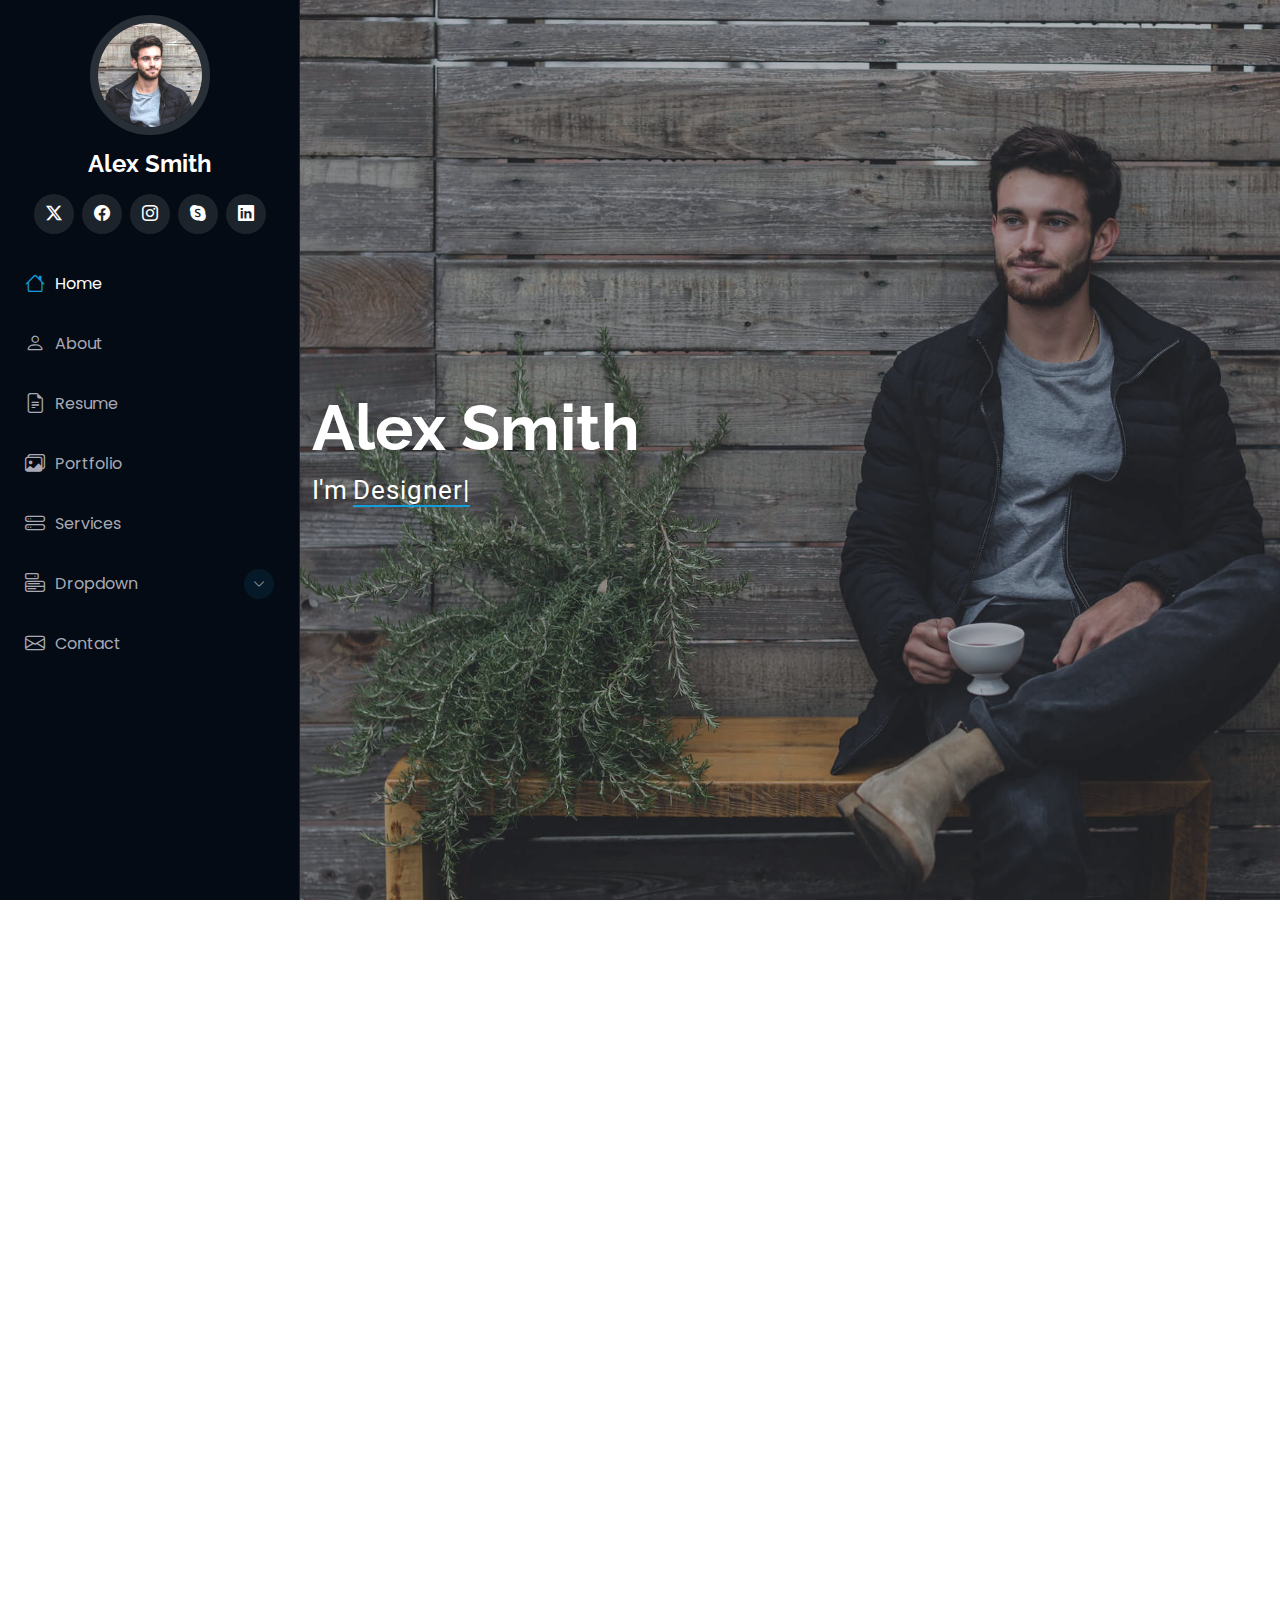
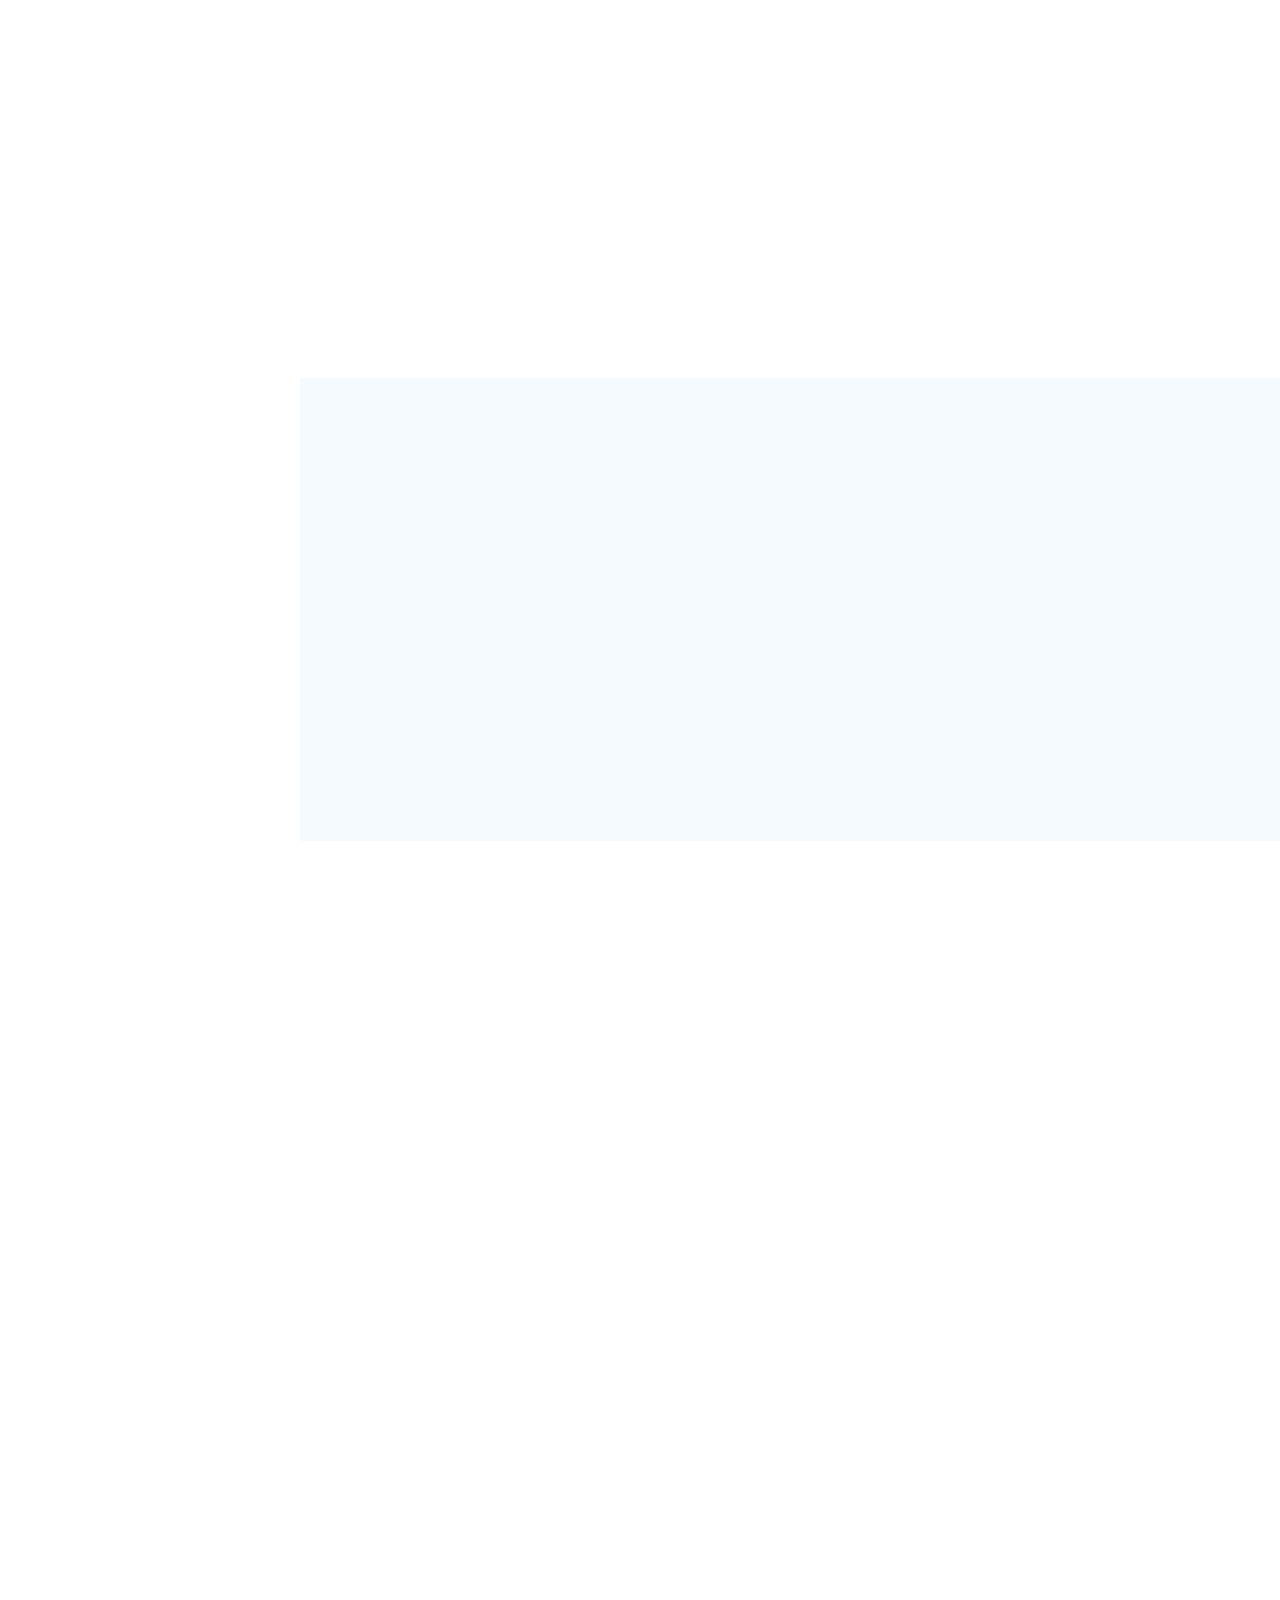
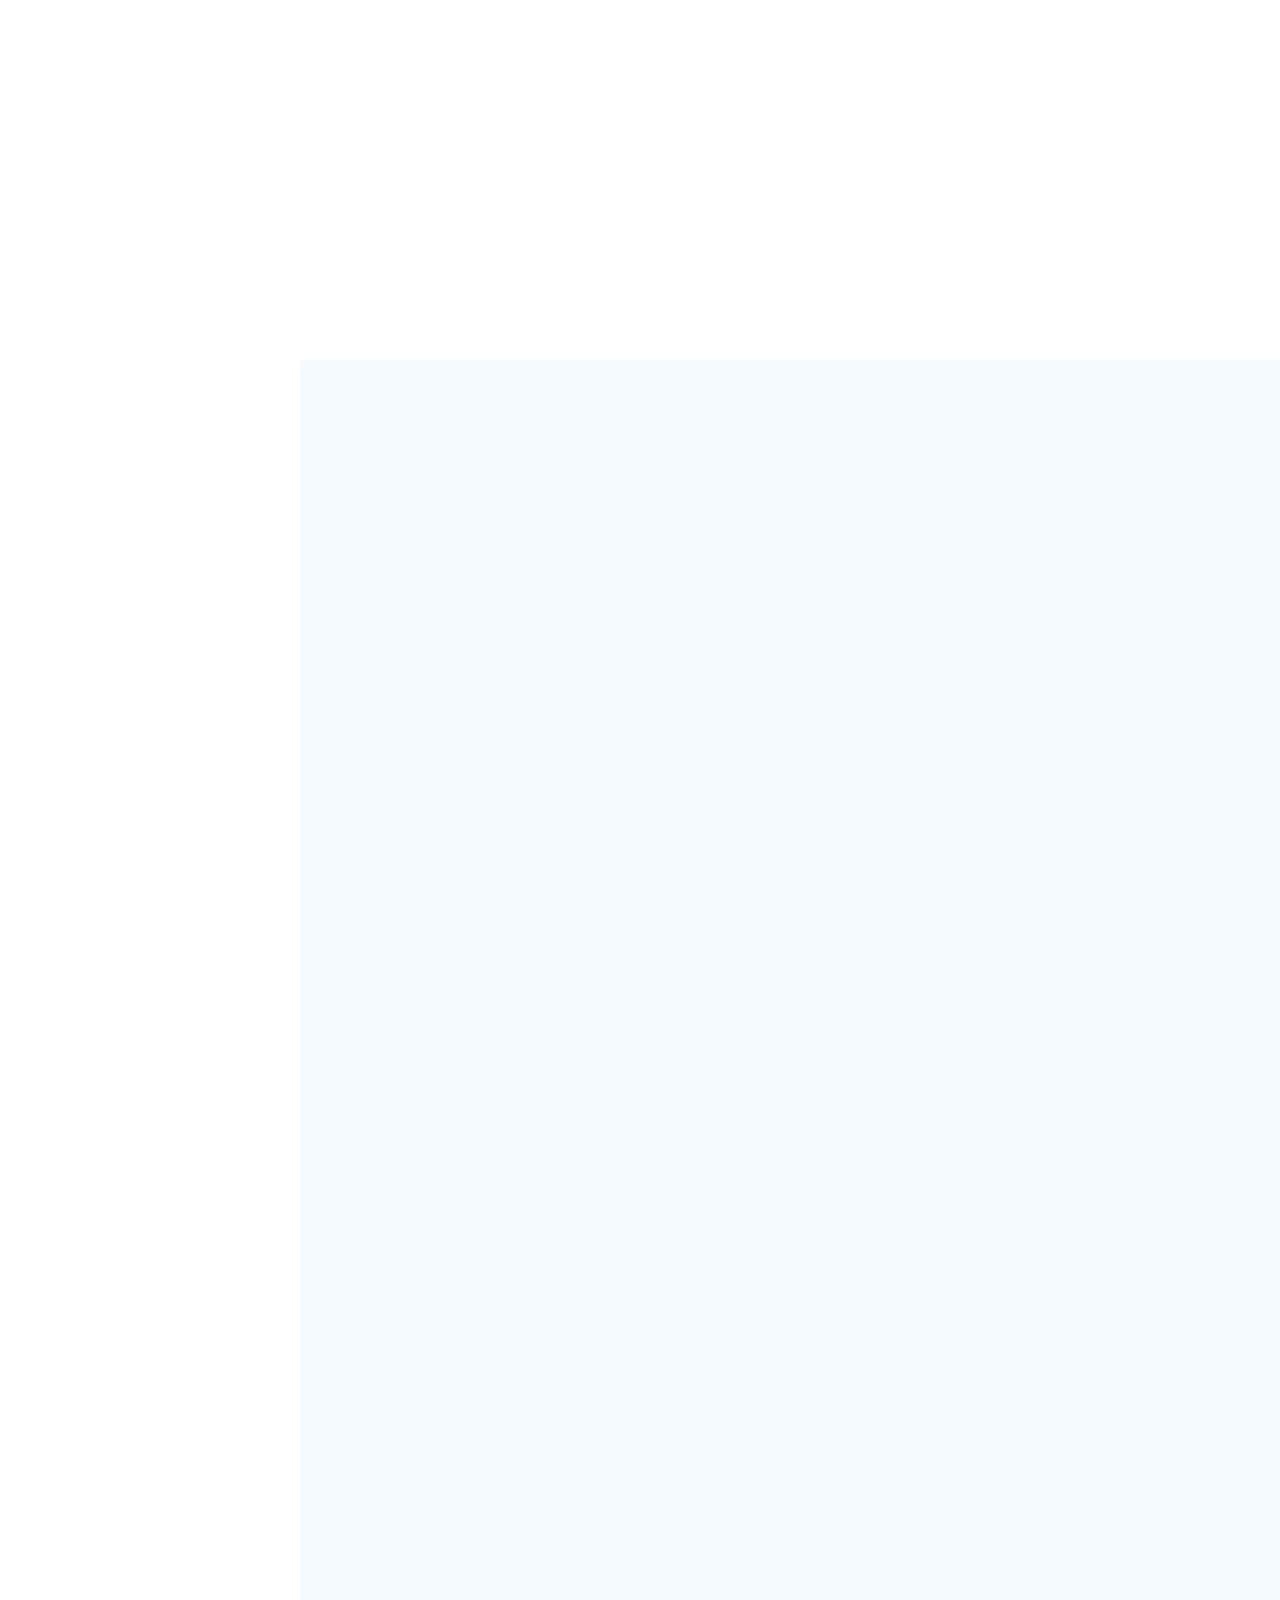
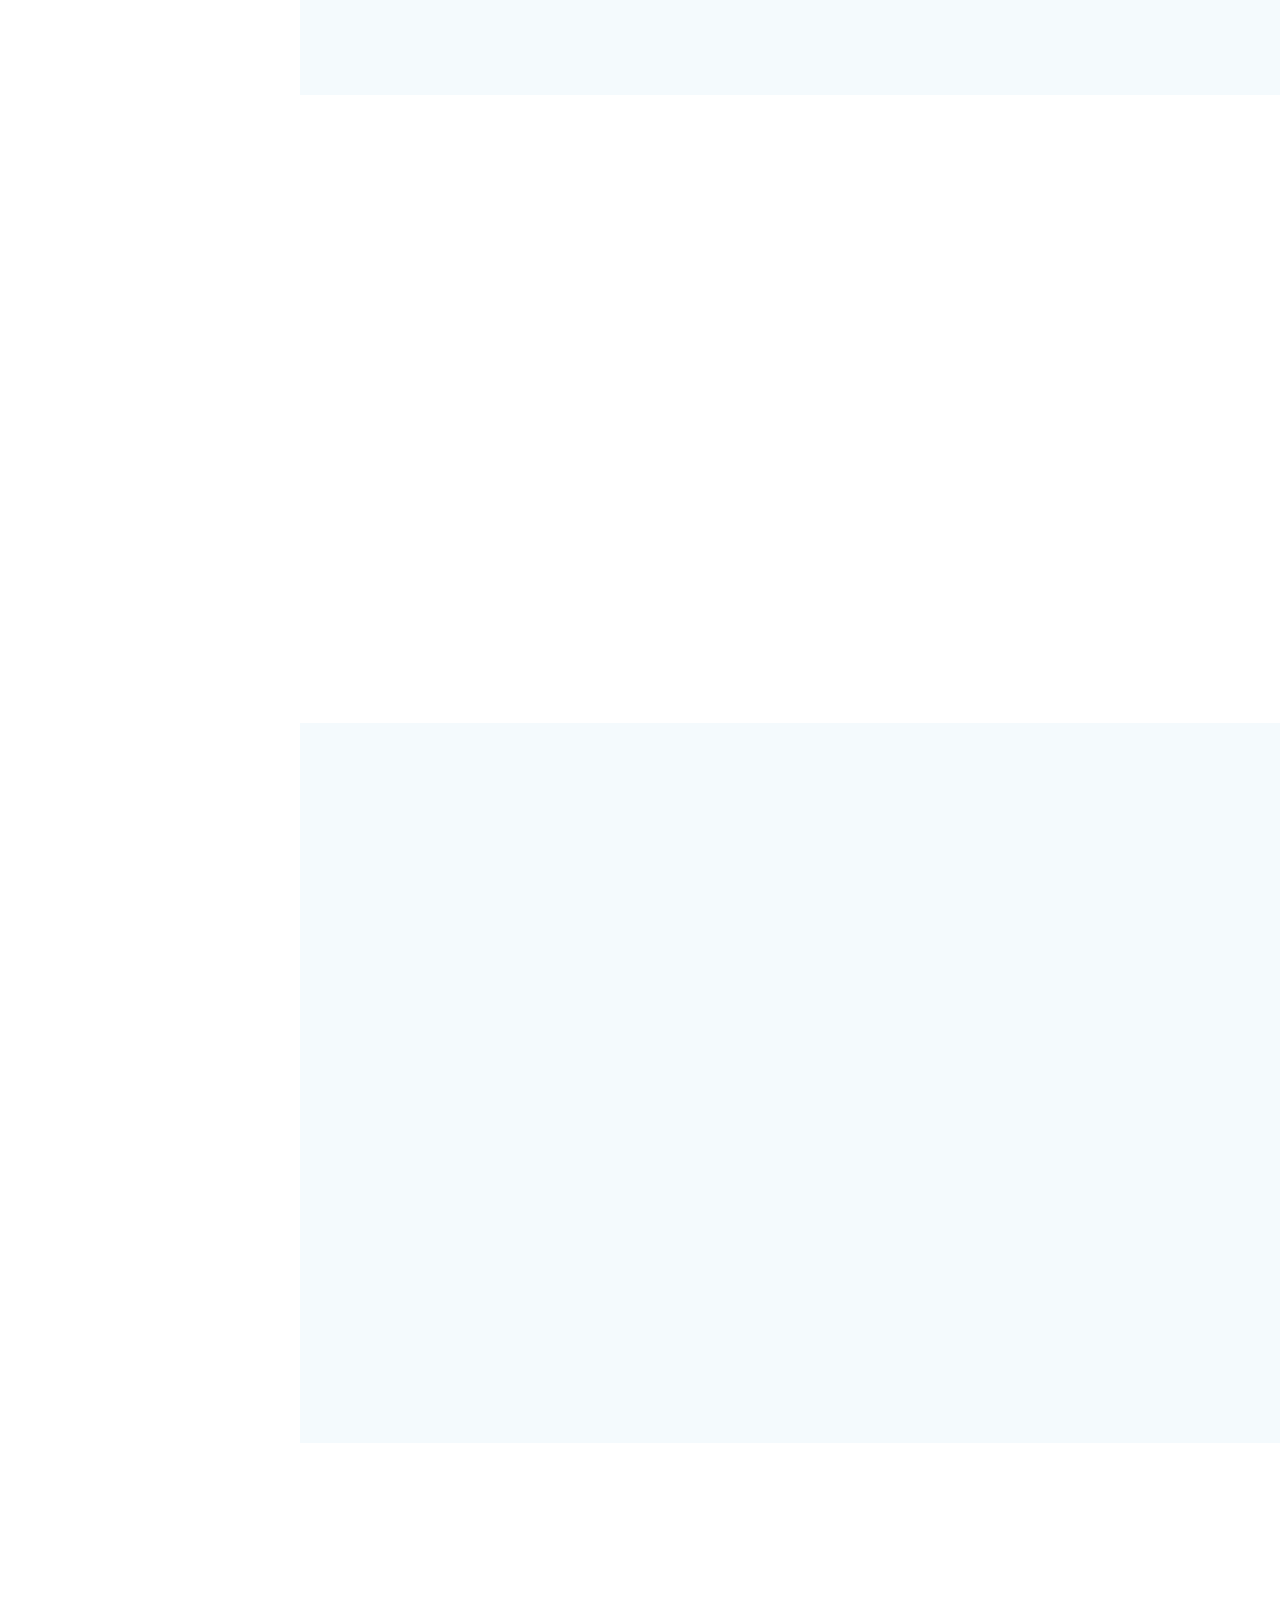
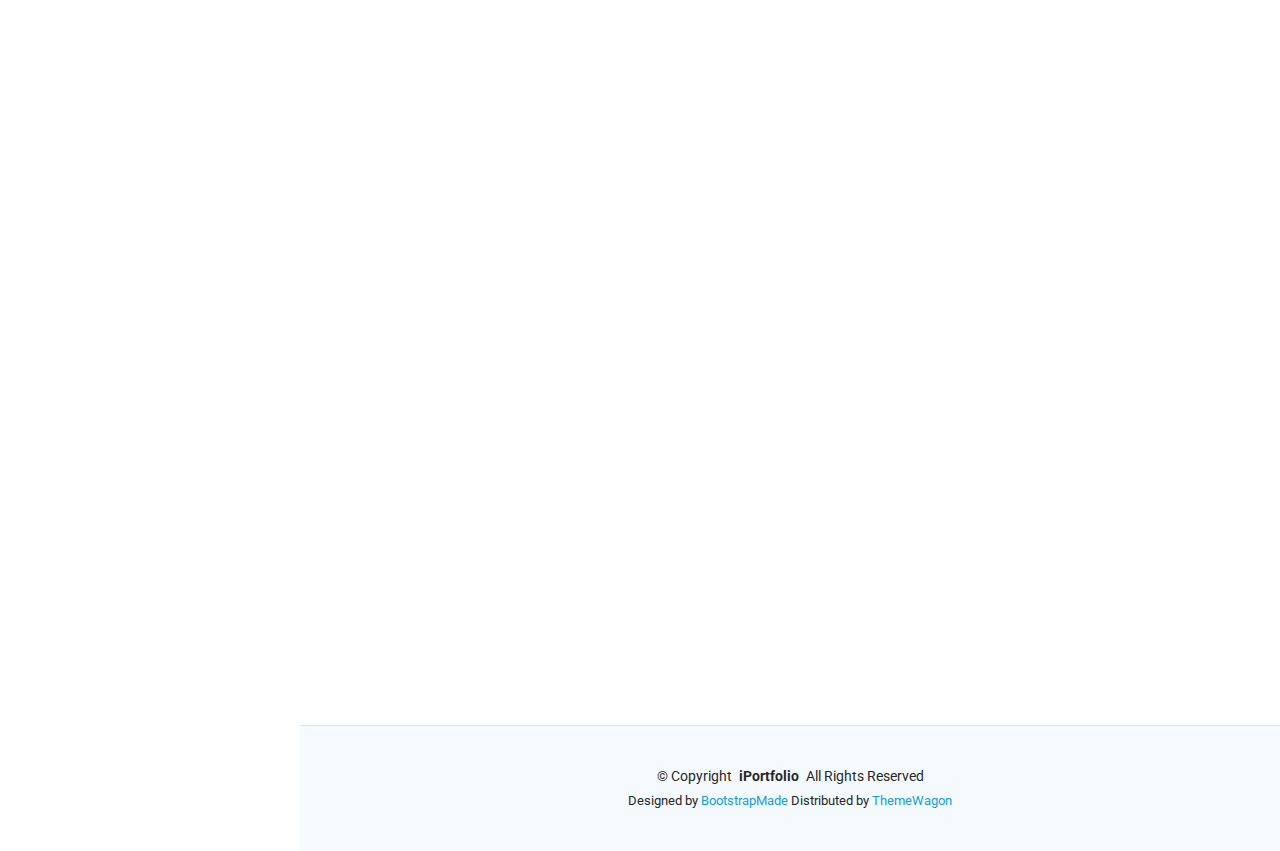
==== index.html @ 94e4be36 "build: use template from ThemeWagon" ====
<!DOCTYPE html>
<html lang="en">

<head>
  <meta charset="utf-8">
  <meta content="width=device-width, initial-scale=1.0" name="viewport">
  <title>Index - iPortfolio Bootstrap Template</title>
  <meta content="" name="description">
  <meta content="" name="keywords">

  <!-- Favicons -->
  <link href="assets/img/favicon.png" rel="icon">
  <link href="assets/img/apple-touch-icon.png" rel="apple-touch-icon">

  <!-- Fonts -->
  <link href="https://fonts.googleapis.com" rel="preconnect">
  <link href="https://fonts.gstatic.com" rel="preconnect" crossorigin>
  <link href="https://fonts.googleapis.com/css2?family=Roboto:ital,wght@0,100;0,300;0,400;0,500;0,700;0,900;1,100;1,300;1,400;1,500;1,700;1,900&family=Poppins:ital,wght@0,100;0,200;0,300;0,400;0,500;0,600;0,700;0,800;0,900;1,100;1,200;1,300;1,400;1,500;1,600;1,700;1,800;1,900&family=Raleway:ital,wght@0,100;0,200;0,300;0,400;0,500;0,600;0,700;0,800;0,900;1,100;1,200;1,300;1,400;1,500;1,600;1,700;1,800;1,900&display=swap" rel="stylesheet">

  <!-- Vendor CSS Files -->
  <link href="assets/vendor/bootstrap/css/bootstrap.min.css" rel="stylesheet">
  <link href="assets/vendor/bootstrap-icons/bootstrap-icons.css" rel="stylesheet">
  <link href="assets/vendor/aos/aos.css" rel="stylesheet">
  <link href="assets/vendor/glightbox/css/glightbox.min.css" rel="stylesheet">
  <link href="assets/vendor/swiper/swiper-bundle.min.css" rel="stylesheet">

  <!-- Main CSS File -->
  <link href="assets/css/main.css" rel="stylesheet">

  <!-- =======================================================
  * Template Name: iPortfolio
  * Template URL: https://bootstrapmade.com/iportfolio-bootstrap-portfolio-websites-template/
  * Updated: Jun 29 2024 with Bootstrap v5.3.3
  * Author: BootstrapMade.com
  * License: https://bootstrapmade.com/license/
  ======================================================== -->
</head>

<body class="index-page">

  <header id="header" class="header dark-background d-flex flex-column">
    <i class="header-toggle d-xl-none bi bi-list"></i>

    <div class="profile-img">
      <img src="assets/img/my-profile-img.jpg" alt="" class="img-fluid rounded-circle">
    </div>

    <a href="index.html" class="logo d-flex align-items-center justify-content-center">
      <!-- Uncomment the line below if you also wish to use an image logo -->
      <!-- <img src="assets/img/logo.png" alt=""> -->
      <h1 class="sitename">Alex Smith</h1>
    </a>

    <div class="social-links text-center">
      <a href="#" class="twitter"><i class="bi bi-twitter-x"></i></a>
      <a href="#" class="facebook"><i class="bi bi-facebook"></i></a>
      <a href="#" class="instagram"><i class="bi bi-instagram"></i></a>
      <a href="#" class="google-plus"><i class="bi bi-skype"></i></a>
      <a href="#" class="linkedin"><i class="bi bi-linkedin"></i></a>
    </div>

    <nav id="navmenu" class="navmenu">
      <ul>
        <li><a href="#hero" class="active"><i class="bi bi-house navicon"></i>Home</a></li>
        <li><a href="#about"><i class="bi bi-person navicon"></i> About</a></li>
        <li><a href="#resume"><i class="bi bi-file-earmark-text navicon"></i> Resume</a></li>
        <li><a href="#portfolio"><i class="bi bi-images navicon"></i> Portfolio</a></li>
        <li><a href="#services"><i class="bi bi-hdd-stack navicon"></i> Services</a></li>
        <li class="dropdown"><a href="#"><i class="bi bi-menu-button navicon"></i> <span>Dropdown</span> <i class="bi bi-chevron-down toggle-dropdown"></i></a>
          <ul>
            <li><a href="#">Dropdown 1</a></li>
            <li class="dropdown"><a href="#"><span>Deep Dropdown</span> <i class="bi bi-chevron-down toggle-dropdown"></i></a>
              <ul>
                <li><a href="#">Deep Dropdown 1</a></li>
                <li><a href="#">Deep Dropdown 2</a></li>
                <li><a href="#">Deep Dropdown 3</a></li>
                <li><a href="#">Deep Dropdown 4</a></li>
                <li><a href="#">Deep Dropdown 5</a></li>
              </ul>
            </li>
            <li><a href="#">Dropdown 2</a></li>
            <li><a href="#">Dropdown 3</a></li>
            <li><a href="#">Dropdown 4</a></li>
          </ul>
        </li>
        <li><a href="#contact"><i class="bi bi-envelope navicon"></i> Contact</a></li>
      </ul>
    </nav>

  </header>

  <main class="main">

    <!-- Hero Section -->
    <section id="hero" class="hero section dark-background">

      <img src="assets/img/hero-bg.jpg" alt="" data-aos="fade-in" class="">

      <div class="container" data-aos="fade-up" data-aos-delay="100">
        <h2>Alex Smith</h2>
        <p>I'm <span class="typed" data-typed-items="Designer, Developer, Freelancer, Photographer">Designer</span><span class="typed-cursor typed-cursor--blink" aria-hidden="true"></span><span class="typed-cursor typed-cursor--blink" aria-hidden="true"></span></p>
      </div>

    </section><!-- /Hero Section -->

    <!-- About Section -->
    <section id="about" class="about section">

      <!-- Section Title -->
      <div class="container section-title" data-aos="fade-up">
        <h2>About</h2>
        <p>Magnam dolores commodi suscipit. Necessitatibus eius consequatur ex aliquid fuga eum quidem. Sit sint consectetur velit. Quisquam quos quisquam cupiditate. Et nemo qui impedit suscipit alias ea. Quia fugiat sit in iste officiis commodi quidem hic quas.</p>
      </div><!-- End Section Title -->

      <div class="container" data-aos="fade-up" data-aos-delay="100">

        <div class="row gy-4 justify-content-center">
          <div class="col-lg-4">
            <img src="assets/img/my-profile-img.jpg" class="img-fluid" alt="">
          </div>
          <div class="col-lg-8 content">
            <h2>UI/UX Designer &amp; Web Developer.</h2>
            <p class="fst-italic py-3">
              Lorem ipsum dolor sit amet, consectetur adipiscing elit, sed do eiusmod tempor incididunt ut labore et dolore
              magna aliqua.
            </p>
            <div class="row">
              <div class="col-lg-6">
                <ul>
                  <li><i class="bi bi-chevron-right"></i> <strong>Birthday:</strong> <span>1 May 1995</span></li>
                  <li><i class="bi bi-chevron-right"></i> <strong>Website:</strong> <span>www.example.com</span></li>
                  <li><i class="bi bi-chevron-right"></i> <strong>Phone:</strong> <span>+123 456 7890</span></li>
                  <li><i class="bi bi-chevron-right"></i> <strong>City:</strong> <span>New York, USA</span></li>
                </ul>
              </div>
              <div class="col-lg-6">
                <ul>
                  <li><i class="bi bi-chevron-right"></i> <strong>Age:</strong> <span>30</span></li>
                  <li><i class="bi bi-chevron-right"></i> <strong>Degree:</strong> <span>Master</span></li>
                  <li><i class="bi bi-chevron-right"></i> <strong>Email:</strong> <span>email@example.com</span></li>
                  <li><i class="bi bi-chevron-right"></i> <strong>Freelance:</strong> <span>Available</span></li>
                </ul>
              </div>
            </div>
            <p class="py-3">
              Officiis eligendi itaque labore et dolorum mollitia officiis optio vero. Quisquam sunt adipisci omnis et ut. Nulla accusantium dolor incidunt officia tempore. Et eius omnis.
              Cupiditate ut dicta maxime officiis quidem quia. Sed et consectetur qui quia repellendus itaque neque.
            </p>
          </div>
        </div>

      </div>

    </section><!-- /About Section -->

    <!-- Stats Section -->
    <section id="stats" class="stats section">

      <div class="container" data-aos="fade-up" data-aos-delay="100">

        <div class="row gy-4">

          <div class="col-lg-3 col-md-6">
            <div class="stats-item">
              <i class="bi bi-emoji-smile"></i>
              <span data-purecounter-start="0" data-purecounter-end="232" data-purecounter-duration="1" class="purecounter"></span>
              <p><strong>Happy Clients</strong> <span>consequuntur quae</span></p>
            </div>
          </div><!-- End Stats Item -->

          <div class="col-lg-3 col-md-6">
            <div class="stats-item">
              <i class="bi bi-journal-richtext"></i>
              <span data-purecounter-start="0" data-purecounter-end="521" data-purecounter-duration="1" class="purecounter"></span>
              <p><strong>Projects</strong> <span>adipisci atque cum quia aut</span></p>
            </div>
          </div><!-- End Stats Item -->

          <div class="col-lg-3 col-md-6">
            <div class="stats-item">
              <i class="bi bi-headset"></i>
              <span data-purecounter-start="0" data-purecounter-end="1453" data-purecounter-duration="1" class="purecounter"></span>
              <p><strong>Hours Of Support</strong> <span>aut commodi quaerat</span></p>
            </div>
          </div><!-- End Stats Item -->

          <div class="col-lg-3 col-md-6">
            <div class="stats-item">
              <i class="bi bi-people"></i>
              <span data-purecounter-start="0" data-purecounter-end="32" data-purecounter-duration="1" class="purecounter"></span>
              <p><strong>Hard Workers</strong> <span>rerum asperiores dolor</span></p>
            </div>
          </div><!-- End Stats Item -->

        </div>

      </div>

    </section><!-- /Stats Section -->

    <!-- Skills Section -->
    <section id="skills" class="skills section light-background">

      <!-- Section Title -->
      <div class="container section-title" data-aos="fade-up">
        <h2>Skills</h2>
        <p>Necessitatibus eius consequatur ex aliquid fuga eum quidem sint consectetur velit</p>
      </div><!-- End Section Title -->

      <div class="container" data-aos="fade-up" data-aos-delay="100">

        <div class="row skills-content skills-animation">

          <div class="col-lg-6">

            <div class="progress">
              <span class="skill"><span>HTML</span> <i class="val">100%</i></span>
              <div class="progress-bar-wrap">
                <div class="progress-bar" role="progressbar" aria-valuenow="100" aria-valuemin="0" aria-valuemax="100"></div>
              </div>
            </div><!-- End Skills Item -->

            <div class="progress">
              <span class="skill"><span>CSS</span> <i class="val">90%</i></span>
              <div class="progress-bar-wrap">
                <div class="progress-bar" role="progressbar" aria-valuenow="90" aria-valuemin="0" aria-valuemax="100"></div>
              </div>
            </div><!-- End Skills Item -->

            <div class="progress">
              <span class="skill"><span>JavaScript</span> <i class="val">75%</i></span>
              <div class="progress-bar-wrap">
                <div class="progress-bar" role="progressbar" aria-valuenow="75" aria-valuemin="0" aria-valuemax="100"></div>
              </div>
            </div><!-- End Skills Item -->

          </div>

          <div class="col-lg-6">

            <div class="progress">
              <span class="skill"><span>PHP</span> <i class="val">80%</i></span>
              <div class="progress-bar-wrap">
                <div class="progress-bar" role="progressbar" aria-valuenow="80" aria-valuemin="0" aria-valuemax="100"></div>
              </div>
            </div><!-- End Skills Item -->

            <div class="progress">
              <span class="skill"><span>WordPress/CMS</span> <i class="val">90%</i></span>
              <div class="progress-bar-wrap">
                <div class="progress-bar" role="progressbar" aria-valuenow="90" aria-valuemin="0" aria-valuemax="100"></div>
              </div>
            </div><!-- End Skills Item -->

            <div class="progress">
              <span class="skill"><span>Photoshop</span> <i class="val">55%</i></span>
              <div class="progress-bar-wrap">
                <div class="progress-bar" role="progressbar" aria-valuenow="55" aria-valuemin="0" aria-valuemax="100"></div>
              </div>
            </div><!-- End Skills Item -->

          </div>

        </div>

      </div>

    </section><!-- /Skills Section -->

    <!-- Resume Section -->
    <section id="resume" class="resume section">

      <!-- Section Title -->
      <div class="container section-title" data-aos="fade-up">
        <h2>Resume</h2>
        <p>Magnam dolores commodi suscipit. Necessitatibus eius consequatur ex aliquid fuga eum quidem. Sit sint consectetur velit. Quisquam quos quisquam cupiditate. Et nemo qui impedit suscipit alias ea. Quia fugiat sit in iste officiis commodi quidem hic quas.</p>
      </div><!-- End Section Title -->

      <div class="container">

        <div class="row">

          <div class="col-lg-6" data-aos="fade-up" data-aos-delay="100">
            <h3 class="resume-title">Sumary</h3>

            <div class="resume-item pb-0">
              <h4>Brandon Johnson</h4>
              <p><em>Innovative and deadline-driven Graphic Designer with 3+ years of experience designing and developing user-centered digital/print marketing material from initial concept to final, polished deliverable.</em></p>
              <ul>
                <li>Portland par 127,Orlando, FL</li>
                <li>(123) 456-7891</li>
                <li>alice.barkley@example.com</li>
              </ul>
            </div><!-- Edn Resume Item -->

            <h3 class="resume-title">Education</h3>
            <div class="resume-item">
              <h4>Master of Fine Arts &amp; Graphic Design</h4>
              <h5>2015 - 2016</h5>
              <p><em>Rochester Institute of Technology, Rochester, NY</em></p>
              <p>Qui deserunt veniam. Et sed aliquam labore tempore sed quisquam iusto autem sit. Ea vero voluptatum qui ut dignissimos deleniti nerada porti sand markend</p>
            </div><!-- Edn Resume Item -->

            <div class="resume-item">
              <h4>Bachelor of Fine Arts &amp; Graphic Design</h4>
              <h5>2010 - 2014</h5>
              <p><em>Rochester Institute of Technology, Rochester, NY</em></p>
              <p>Quia nobis sequi est occaecati aut. Repudiandae et iusto quae reiciendis et quis Eius vel ratione eius unde vitae rerum voluptates asperiores voluptatem Earum molestiae consequatur neque etlon sader mart dila</p>
            </div><!-- Edn Resume Item -->

          </div>

          <div class="col-lg-6" data-aos="fade-up" data-aos-delay="200">
            <h3 class="resume-title">Professional Experience</h3>
            <div class="resume-item">
              <h4>Senior graphic design specialist</h4>
              <h5>2019 - Present</h5>
              <p><em>Experion, New York, NY </em></p>
              <ul>
                <li>Lead in the design, development, and implementation of the graphic, layout, and production communication materials</li>
                <li>Delegate tasks to the 7 members of the design team and provide counsel on all aspects of the project. </li>
                <li>Supervise the assessment of all graphic materials in order to ensure quality and accuracy of the design</li>
                <li>Oversee the efficient use of production project budgets ranging from $2,000 - $25,000</li>
              </ul>
            </div><!-- Edn Resume Item -->

            <div class="resume-item">
              <h4>Graphic design specialist</h4>
              <h5>2017 - 2018</h5>
              <p><em>Stepping Stone Advertising, New York, NY</em></p>
              <ul>
                <li>Developed numerous marketing programs (logos, brochures,infographics, presentations, and advertisements).</li>
                <li>Managed up to 5 projects or tasks at a given time while under pressure</li>
                <li>Recommended and consulted with clients on the most appropriate graphic design</li>
                <li>Created 4+ design presentations and proposals a month for clients and account managers</li>
              </ul>
            </div><!-- Edn Resume Item -->

          </div>

        </div>

      </div>

    </section><!-- /Resume Section -->

    <!-- Portfolio Section -->
    <section id="portfolio" class="portfolio section light-background">

      <!-- Section Title -->
      <div class="container section-title" data-aos="fade-up">
        <h2>Portfolio</h2>
        <p>Magnam dolores commodi suscipit. Necessitatibus eius consequatur ex aliquid fuga eum quidem. Sit sint consectetur velit. Quisquam quos quisquam cupiditate. Et nemo qui impedit suscipit alias ea. Quia fugiat sit in iste officiis commodi quidem hic quas.</p>
      </div><!-- End Section Title -->

      <div class="container">

        <div class="isotope-layout" data-default-filter="*" data-layout="masonry" data-sort="original-order">

          <ul class="portfolio-filters isotope-filters" data-aos="fade-up" data-aos-delay="100">
            <li data-filter="*" class="filter-active">All</li>
            <li data-filter=".filter-app">App</li>
            <li data-filter=".filter-product">Product</li>
            <li data-filter=".filter-branding">Branding</li>
            <li data-filter=".filter-books">Books</li>
          </ul><!-- End Portfolio Filters -->

          <div class="row gy-4 isotope-container" data-aos="fade-up" data-aos-delay="200">

            <div class="col-lg-4 col-md-6 portfolio-item isotope-item filter-app">
              <div class="portfolio-content h-100">
                <img src="assets/img/portfolio/app-1.jpg" class="img-fluid" alt="">
                <div class="portfolio-info">
                  <h4>App 1</h4>
                  <p>Lorem ipsum, dolor sit amet consectetur</p>
                  <a href="assets/img/portfolio/app-1.jpg" title="App 1" data-gallery="portfolio-gallery-app" class="glightbox preview-link"><i class="bi bi-zoom-in"></i></a>
                  <a href="portfolio-details.html" title="More Details" class="details-link"><i class="bi bi-link-45deg"></i></a>
                </div>
              </div>
            </div><!-- End Portfolio Item -->

            <div class="col-lg-4 col-md-6 portfolio-item isotope-item filter-product">
              <div class="portfolio-content h-100">
                <img src="assets/img/portfolio/product-1.jpg" class="img-fluid" alt="">
                <div class="portfolio-info">
                  <h4>Product 1</h4>
                  <p>Lorem ipsum, dolor sit amet consectetur</p>
                  <a href="assets/img/portfolio/product-1.jpg" title="Product 1" data-gallery="portfolio-gallery-product" class="glightbox preview-link"><i class="bi bi-zoom-in"></i></a>
                  <a href="portfolio-details.html" title="More Details" class="details-link"><i class="bi bi-link-45deg"></i></a>
                </div>
              </div>
            </div><!-- End Portfolio Item -->

            <div class="col-lg-4 col-md-6 portfolio-item isotope-item filter-branding">
              <div class="portfolio-content h-100">
                <img src="assets/img/portfolio/branding-1.jpg" class="img-fluid" alt="">
                <div class="portfolio-info">
                  <h4>Branding 1</h4>
                  <p>Lorem ipsum, dolor sit amet consectetur</p>
                  <a href="assets/img/portfolio/branding-1.jpg" title="Branding 1" data-gallery="portfolio-gallery-branding" class="glightbox preview-link"><i class="bi bi-zoom-in"></i></a>
                  <a href="portfolio-details.html" title="More Details" class="details-link"><i class="bi bi-link-45deg"></i></a>
                </div>
              </div>
            </div><!-- End Portfolio Item -->

            <div class="col-lg-4 col-md-6 portfolio-item isotope-item filter-books">
              <div class="portfolio-content h-100">
                <img src="assets/img/portfolio/books-1.jpg" class="img-fluid" alt="">
                <div class="portfolio-info">
                  <h4>Books 1</h4>
                  <p>Lorem ipsum, dolor sit amet consectetur</p>
                  <a href="assets/img/portfolio/books-1.jpg" title="Branding 1" data-gallery="portfolio-gallery-book" class="glightbox preview-link"><i class="bi bi-zoom-in"></i></a>
                  <a href="portfolio-details.html" title="More Details" class="details-link"><i class="bi bi-link-45deg"></i></a>
                </div>
              </div>
            </div><!-- End Portfolio Item -->

            <div class="col-lg-4 col-md-6 portfolio-item isotope-item filter-app">
              <div class="portfolio-content h-100">
                <img src="assets/img/portfolio/app-2.jpg" class="img-fluid" alt="">
                <div class="portfolio-info">
                  <h4>App 2</h4>
                  <p>Lorem ipsum, dolor sit amet consectetur</p>
                  <a href="assets/img/portfolio/app-2.jpg" title="App 2" data-gallery="portfolio-gallery-app" class="glightbox preview-link"><i class="bi bi-zoom-in"></i></a>
                  <a href="portfolio-details.html" title="More Details" class="details-link"><i class="bi bi-link-45deg"></i></a>
                </div>
              </div>
            </div><!-- End Portfolio Item -->

            <div class="col-lg-4 col-md-6 portfolio-item isotope-item filter-product">
              <div class="portfolio-content h-100">
                <img src="assets/img/portfolio/product-2.jpg" class="img-fluid" alt="">
                <div class="portfolio-info">
                  <h4>Product 2</h4>
                  <p>Lorem ipsum, dolor sit amet consectetur</p>
                  <a href="assets/img/portfolio/product-2.jpg" title="Product 2" data-gallery="portfolio-gallery-product" class="glightbox preview-link"><i class="bi bi-zoom-in"></i></a>
                  <a href="portfolio-details.html" title="More Details" class="details-link"><i class="bi bi-link-45deg"></i></a>
                </div>
              </div>
            </div><!-- End Portfolio Item -->

            <div class="col-lg-4 col-md-6 portfolio-item isotope-item filter-branding">
              <div class="portfolio-content h-100">
                <img src="assets/img/portfolio/branding-2.jpg" class="img-fluid" alt="">
                <div class="portfolio-info">
                  <h4>Branding 2</h4>
                  <p>Lorem ipsum, dolor sit amet consectetur</p>
                  <a href="assets/img/portfolio/branding-2.jpg" title="Branding 2" data-gallery="portfolio-gallery-branding" class="glightbox preview-link"><i class="bi bi-zoom-in"></i></a>
                  <a href="portfolio-details.html" title="More Details" class="details-link"><i class="bi bi-link-45deg"></i></a>
                </div>
              </div>
            </div><!-- End Portfolio Item -->

            <div class="col-lg-4 col-md-6 portfolio-item isotope-item filter-books">
              <div class="portfolio-content h-100">
                <img src="assets/img/portfolio/books-2.jpg" class="img-fluid" alt="">
                <div class="portfolio-info">
                  <h4>Books 2</h4>
                  <p>Lorem ipsum, dolor sit amet consectetur</p>
                  <a href="assets/img/portfolio/books-2.jpg" title="Branding 2" data-gallery="portfolio-gallery-book" class="glightbox preview-link"><i class="bi bi-zoom-in"></i></a>
                  <a href="portfolio-details.html" title="More Details" class="details-link"><i class="bi bi-link-45deg"></i></a>
                </div>
              </div>
            </div><!-- End Portfolio Item -->

            <div class="col-lg-4 col-md-6 portfolio-item isotope-item filter-app">
              <div class="portfolio-content h-100">
                <img src="assets/img/portfolio/app-3.jpg" class="img-fluid" alt="">
                <div class="portfolio-info">
                  <h4>App 3</h4>
                  <p>Lorem ipsum, dolor sit amet consectetur</p>
                  <a href="assets/img/portfolio/app-3.jpg" title="App 3" data-gallery="portfolio-gallery-app" class="glightbox preview-link"><i class="bi bi-zoom-in"></i></a>
                  <a href="portfolio-details.html" title="More Details" class="details-link"><i class="bi bi-link-45deg"></i></a>
                </div>
              </div>
            </div><!-- End Portfolio Item -->

            <div class="col-lg-4 col-md-6 portfolio-item isotope-item filter-product">
              <div class="portfolio-content h-100">
                <img src="assets/img/portfolio/product-3.jpg" class="img-fluid" alt="">
                <div class="portfolio-info">
                  <h4>Product 3</h4>
                  <p>Lorem ipsum, dolor sit amet consectetur</p>
                  <a href="assets/img/portfolio/product-3.jpg" title="Product 3" data-gallery="portfolio-gallery-product" class="glightbox preview-link"><i class="bi bi-zoom-in"></i></a>
                  <a href="portfolio-details.html" title="More Details" class="details-link"><i class="bi bi-link-45deg"></i></a>
                </div>
              </div>
            </div><!-- End Portfolio Item -->

            <div class="col-lg-4 col-md-6 portfolio-item isotope-item filter-branding">
              <div class="portfolio-content h-100">
                <img src="assets/img/portfolio/branding-3.jpg" class="img-fluid" alt="">
                <div class="portfolio-info">
                  <h4>Branding 3</h4>
                  <p>Lorem ipsum, dolor sit amet consectetur</p>
                  <a href="assets/img/portfolio/branding-3.jpg" title="Branding 2" data-gallery="portfolio-gallery-branding" class="glightbox preview-link"><i class="bi bi-zoom-in"></i></a>
                  <a href="portfolio-details.html" title="More Details" class="details-link"><i class="bi bi-link-45deg"></i></a>
                </div>
              </div>
            </div><!-- End Portfolio Item -->

            <div class="col-lg-4 col-md-6 portfolio-item isotope-item filter-books">
              <div class="portfolio-content h-100">
                <img src="assets/img/portfolio/books-3.jpg" class="img-fluid" alt="">
                <div class="portfolio-info">
                  <h4>Books 3</h4>
                  <p>Lorem ipsum, dolor sit amet consectetur</p>
                  <a href="assets/img/portfolio/books-3.jpg" title="Branding 3" data-gallery="portfolio-gallery-book" class="glightbox preview-link"><i class="bi bi-zoom-in"></i></a>
                  <a href="portfolio-details.html" title="More Details" class="details-link"><i class="bi bi-link-45deg"></i></a>
                </div>
              </div>
            </div><!-- End Portfolio Item -->

          </div><!-- End Portfolio Container -->

        </div>

      </div>

    </section><!-- /Portfolio Section -->

    <!-- Services Section -->
    <section id="services" class="services section">

      <!-- Section Title -->
      <div class="container section-title" data-aos="fade-up">
        <h2>Services</h2>
        <p>Magnam dolores commodi suscipit. Necessitatibus eius consequatur ex aliquid fuga eum quidem. Sit sint consectetur velit. Quisquam quos quisquam cupiditate. Et nemo qui impedit suscipit alias ea. Quia fugiat sit in iste officiis commodi quidem hic quas.</p>
      </div><!-- End Section Title -->

      <div class="container">

        <div class="row gy-4">

          <div class="col-lg-4 col-md-6 service-item d-flex" data-aos="fade-up" data-aos-delay="100">
            <div class="icon flex-shrink-0"><i class="bi bi-briefcase"></i></div>
            <div>
              <h4 class="title"><a href="service-details.html" class="stretched-link">Lorem Ipsum</a></h4>
              <p class="description">Voluptatum deleniti atque corrupti quos dolores et quas molestias excepturi sint occaecati cupiditate non provident</p>
            </div>
          </div>
          <!-- End Service Item -->

          <div class="col-lg-4 col-md-6 service-item d-flex" data-aos="fade-up" data-aos-delay="200">
            <div class="icon flex-shrink-0"><i class="bi bi-card-checklist"></i></div>
            <div>
              <h4 class="title"><a href="service-details.html" class="stretched-link">Dolor Sitema</a></h4>
              <p class="description">Minim veniam, quis nostrud exercitation ullamco laboris nisi ut aliquip ex ea commodo consequat tarad limino ata</p>
            </div>
          </div><!-- End Service Item -->

          <div class="col-lg-4 col-md-6 service-item d-flex" data-aos="fade-up" data-aos-delay="300">
            <div class="icon flex-shrink-0"><i class="bi bi-bar-chart"></i></div>
            <div>
              <h4 class="title"><a href="service-details.html" class="stretched-link">Sed ut perspiciatis</a></h4>
              <p class="description">Duis aute irure dolor in reprehenderit in voluptate velit esse cillum dolore eu fugiat nulla pariatur</p>
            </div>
          </div><!-- End Service Item -->

          <div class="col-lg-4 col-md-6 service-item d-flex" data-aos="fade-up" data-aos-delay="400">
            <div class="icon flex-shrink-0"><i class="bi bi-binoculars"></i></div>
            <div>
              <h4 class="title"><a href="service-details.html" class="stretched-link">Magni Dolores</a></h4>
              <p class="description">Excepteur sint occaecat cupidatat non proident, sunt in culpa qui officia deserunt mollit anim id est laborum</p>
            </div>
          </div><!-- End Service Item -->

          <div class="col-lg-4 col-md-6 service-item d-flex" data-aos="fade-up" data-aos-delay="500">
            <div class="icon flex-shrink-0"><i class="bi bi-brightness-high"></i></div>
            <div>
              <h4 class="title"><a href="service-details.html" class="stretched-link">Nemo Enim</a></h4>
              <p class="description">At vero eos et accusamus et iusto odio dignissimos ducimus qui blanditiis praesentium voluptatum deleniti atque</p>
            </div>
          </div><!-- End Service Item -->

          <div class="col-lg-4 col-md-6 service-item d-flex" data-aos="fade-up" data-aos-delay="600">
            <div class="icon flex-shrink-0"><i class="bi bi-calendar4-week"></i></div>
            <div>
              <h4 class="title"><a href="service-details.html" class="stretched-link">Eiusmod Tempor</a></h4>
              <p class="description">Et harum quidem rerum facilis est et expedita distinctio. Nam libero tempore, cum soluta nobis est eligendi</p>
            </div>
          </div><!-- End Service Item -->

        </div>

      </div>

    </section><!-- /Services Section -->

    <!-- Testimonials Section -->
    <section id="testimonials" class="testimonials section light-background">

      <!-- Section Title -->
      <div class="container section-title" data-aos="fade-up">
        <h2>Testimonials</h2>
        <p>Necessitatibus eius consequatur ex aliquid fuga eum quidem sint consectetur velit</p>
      </div><!-- End Section Title -->

      <div class="container" data-aos="fade-up" data-aos-delay="100">

        <div class="swiper init-swiper">
          <script type="application/json" class="swiper-config">
            {
              "loop": true,
              "speed": 600,
              "autoplay": {
                "delay": 5000
              },
              "slidesPerView": "auto",
              "pagination": {
                "el": ".swiper-pagination",
                "type": "bullets",
                "clickable": true
              },
              "breakpoints": {
                "320": {
                  "slidesPerView": 1,
                  "spaceBetween": 40
                },
                "1200": {
                  "slidesPerView": 3,
                  "spaceBetween": 1
                }
              }
            }
          </script>
          <div class="swiper-wrapper">

            <div class="swiper-slide">
              <div class="testimonial-item">
                <p>
                  <i class="bi bi-quote quote-icon-left"></i>
                  <span>Proin iaculis purus consequat sem cure digni ssim donec porttitora entum suscipit rhoncus. Accusantium quam, ultricies eget id, aliquam eget nibh et. Maecen aliquam, risus at semper.</span>
                  <i class="bi bi-quote quote-icon-right"></i>
                </p>
                <img src="assets/img/testimonials/testimonials-1.jpg" class="testimonial-img" alt="">
                <h3>Saul Goodman</h3>
                <h4>Ceo &amp; Founder</h4>
              </div>
            </div><!-- End testimonial item -->

            <div class="swiper-slide">
              <div class="testimonial-item">
                <p>
                  <i class="bi bi-quote quote-icon-left"></i>
                  <span>Export tempor illum tamen malis malis eram quae irure esse labore quem cillum quid malis quorum velit fore eram velit sunt aliqua noster fugiat irure amet legam anim culpa.</span>
                  <i class="bi bi-quote quote-icon-right"></i>
                </p>
                <img src="assets/img/testimonials/testimonials-2.jpg" class="testimonial-img" alt="">
                <h3>Sara Wilsson</h3>
                <h4>Designer</h4>
              </div>
            </div><!-- End testimonial item -->

            <div class="swiper-slide">
              <div class="testimonial-item">
                <p>
                  <i class="bi bi-quote quote-icon-left"></i>
                  <span>Enim nisi quem export duis labore cillum quae magna enim sint quorum nulla quem veniam duis minim tempor labore quem eram duis noster aute amet eram fore quis sint minim.</span>
                  <i class="bi bi-quote quote-icon-right"></i>
                </p>
                <img src="assets/img/testimonials/testimonials-3.jpg" class="testimonial-img" alt="">
                <h3>Jena Karlis</h3>
                <h4>Store Owner</h4>
              </div>
            </div><!-- End testimonial item -->

            <div class="swiper-slide">
              <div class="testimonial-item">
                <p>
                  <i class="bi bi-quote quote-icon-left"></i>
                  <span>Fugiat enim eram quae cillum dolore dolor amet nulla culpa multos export minim fugiat dolor enim duis veniam ipsum anim magna sunt elit fore quem dolore labore illum veniam.</span>
                  <i class="bi bi-quote quote-icon-right"></i>
                </p>
                <img src="assets/img/testimonials/testimonials-4.jpg" class="testimonial-img" alt="">
                <h3>Matt Brandon</h3>
                <h4>Freelancer</h4>
              </div>
            </div><!-- End testimonial item -->

            <div class="swiper-slide">
              <div class="testimonial-item">
                <p>
                  <i class="bi bi-quote quote-icon-left"></i>
                  <span>Quis quorum aliqua sint quem legam fore sunt eram irure aliqua veniam tempor noster veniam sunt culpa nulla illum cillum fugiat legam esse veniam culpa fore nisi cillum quid.</span>
                  <i class="bi bi-quote quote-icon-right"></i>
                </p>
                <img src="assets/img/testimonials/testimonials-5.jpg" class="testimonial-img" alt="">
                <h3>John Larson</h3>
                <h4>Entrepreneur</h4>
              </div>
            </div><!-- End testimonial item -->

          </div>
          <div class="swiper-pagination"></div>
        </div>

      </div>

    </section><!-- /Testimonials Section -->

    <!-- Contact Section -->
    <section id="contact" class="contact section">

      <!-- Section Title -->
      <div class="container section-title" data-aos="fade-up">
        <h2>Contact</h2>
        <p>Necessitatibus eius consequatur ex aliquid fuga eum quidem sint consectetur velit</p>
      </div><!-- End Section Title -->

      <div class="container" data-aos="fade-up" data-aos-delay="100">

        <div class="row gy-4">

          <div class="col-lg-5">

            <div class="info-wrap">
              <div class="info-item d-flex" data-aos="fade-up" data-aos-delay="200">
                <i class="bi bi-geo-alt flex-shrink-0"></i>
                <div>
                  <h3>Address</h3>
                  <p>A108 Adam Street, New York, NY 535022</p>
                </div>
              </div><!-- End Info Item -->

              <div class="info-item d-flex" data-aos="fade-up" data-aos-delay="300">
                <i class="bi bi-telephone flex-shrink-0"></i>
                <div>
                  <h3>Call Us</h3>
                  <p>+1 5589 55488 55</p>
                </div>
              </div><!-- End Info Item -->

              <div class="info-item d-flex" data-aos="fade-up" data-aos-delay="400">
                <i class="bi bi-envelope flex-shrink-0"></i>
                <div>
                  <h3>Email Us</h3>
                  <p>info@example.com</p>
                </div>
              </div><!-- End Info Item -->

              <iframe src="https://www.google.com/maps/embed?pb=!1m14!1m8!1m3!1d48389.78314118045!2d-74.006138!3d40.710059!3m2!1i1024!2i768!4f13.1!3m3!1m2!1s0x89c25a22a3bda30d%3A0xb89d1fe6bc499443!2sDowntown%20Conference%20Center!5e0!3m2!1sen!2sus!4v1676961268712!5m2!1sen!2sus" frameborder="0" style="border:0; width: 100%; height: 270px;" allowfullscreen="" loading="lazy" referrerpolicy="no-referrer-when-downgrade"></iframe>
            </div>
          </div>

          <div class="col-lg-7">
            <form action="forms/contact.php" method="post" class="php-email-form" data-aos="fade-up" data-aos-delay="200">
              <div class="row gy-4">

                <div class="col-md-6">
                  <label for="name-field" class="pb-2">Your Name</label>
                  <input type="text" name="name" id="name-field" class="form-control" required="">
                </div>

                <div class="col-md-6">
                  <label for="email-field" class="pb-2">Your Email</label>
                  <input type="email" class="form-control" name="email" id="email-field" required="">
                </div>

                <div class="col-md-12">
                  <label for="subject-field" class="pb-2">Subject</label>
                  <input type="text" class="form-control" name="subject" id="subject-field" required="">
                </div>

                <div class="col-md-12">
                  <label for="message-field" class="pb-2">Message</label>
                  <textarea class="form-control" name="message" rows="10" id="message-field" required=""></textarea>
                </div>

                <div class="col-md-12 text-center">
                  <div class="loading">Loading</div>
                  <div class="error-message"></div>
                  <div class="sent-message">Your message has been sent. Thank you!</div>

                  <button type="submit">Send Message</button>
                </div>

              </div>
            </form>
          </div><!-- End Contact Form -->

        </div>

      </div>

    </section><!-- /Contact Section -->

  </main>

  <footer id="footer" class="footer position-relative light-background">

    <div class="container">
      <div class="copyright text-center ">
        <p>© <span>Copyright</span> <strong class="px-1 sitename">iPortfolio</strong> <span>All Rights Reserved</span></p>
      </div>
      <div class="credits">
        <!-- All the links in the footer should remain intact. -->
        <!-- You can delete the links only if you've purchased the pro version. -->
        <!-- Licensing information: https://bootstrapmade.com/license/ -->
        <!-- Purchase the pro version with working PHP/AJAX contact form: [buy-url] -->
        Designed by <a href="https://bootstrapmade.com/">BootstrapMade</a> Distributed by <a href="https://themewagon.com">ThemeWagon</a>
      </div>
    </div>

  </footer>

  <!-- Scroll Top -->
  <a href="#" id="scroll-top" class="scroll-top d-flex align-items-center justify-content-center"><i class="bi bi-arrow-up-short"></i></a>

  <!-- Preloader -->
  <div id="preloader"></div>

  <!-- Vendor JS Files -->
  <script src="assets/vendor/bootstrap/js/bootstrap.bundle.min.js"></script>
  <script src="assets/vendor/php-email-form/validate.js"></script>
  <script src="assets/vendor/aos/aos.js"></script>
  <script src="assets/vendor/typed.js/typed.umd.js"></script>
  <script src="assets/vendor/purecounter/purecounter_vanilla.js"></script>
  <script src="assets/vendor/waypoints/noframework.waypoints.js"></script>
  <script src="assets/vendor/glightbox/js/glightbox.min.js"></script>
  <script src="assets/vendor/imagesloaded/imagesloaded.pkgd.min.js"></script>
  <script src="assets/vendor/isotope-layout/isotope.pkgd.min.js"></script>
  <script src="assets/vendor/swiper/swiper-bundle.min.js"></script>

  <!-- Main JS File -->
  <script src="assets/js/main.js"></script>

</body>

</html>
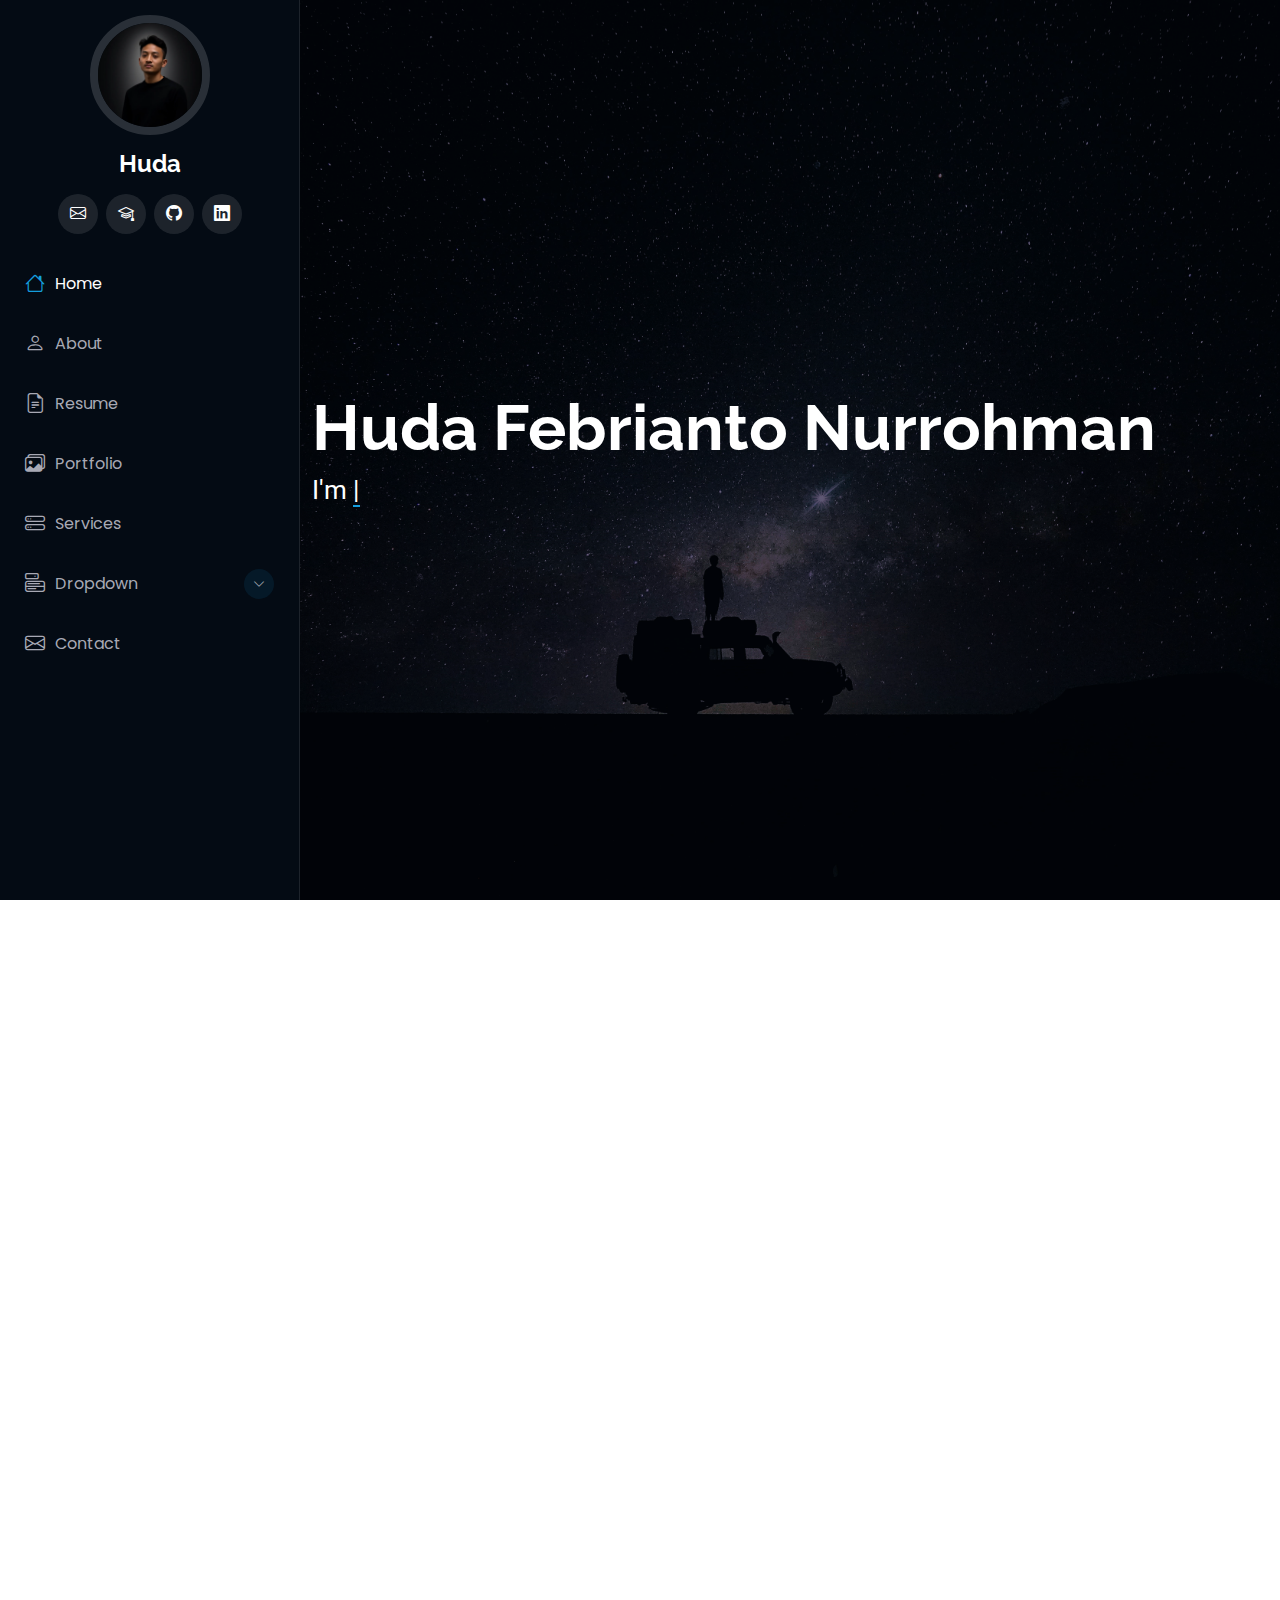
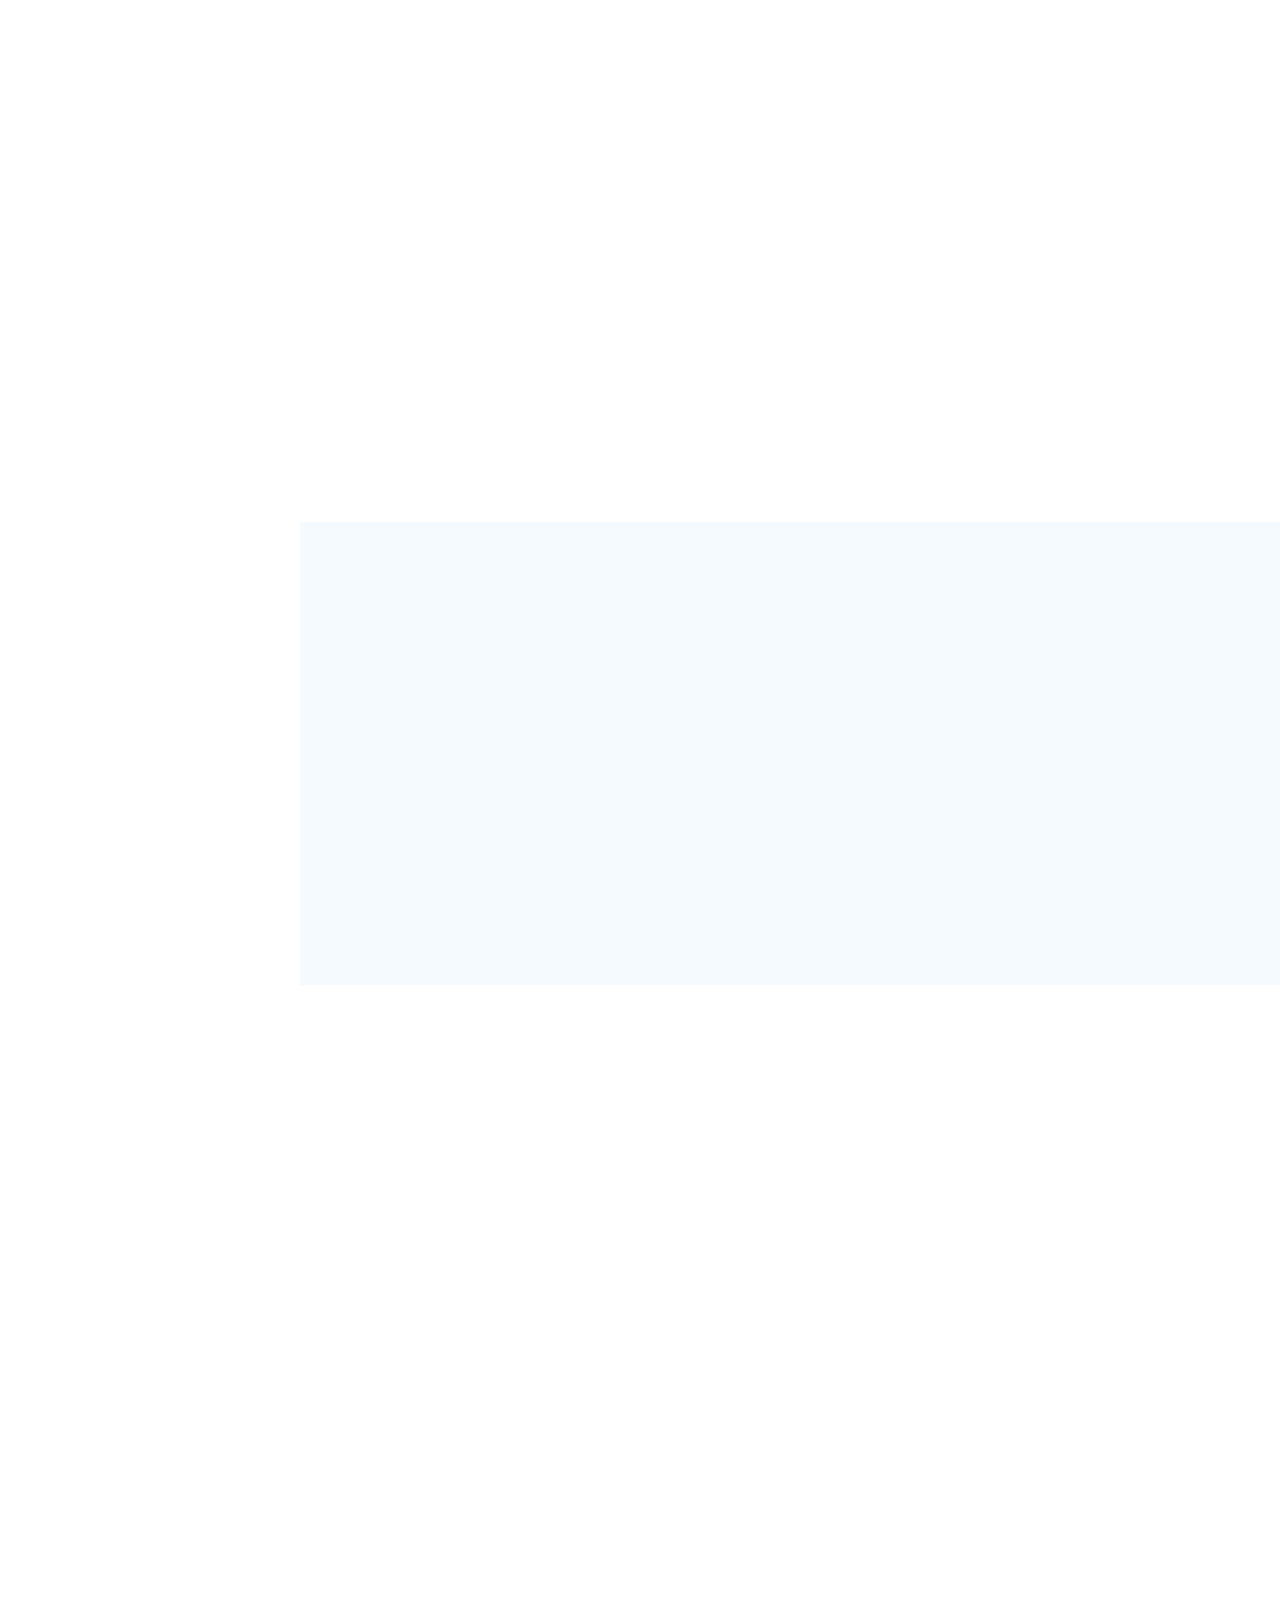
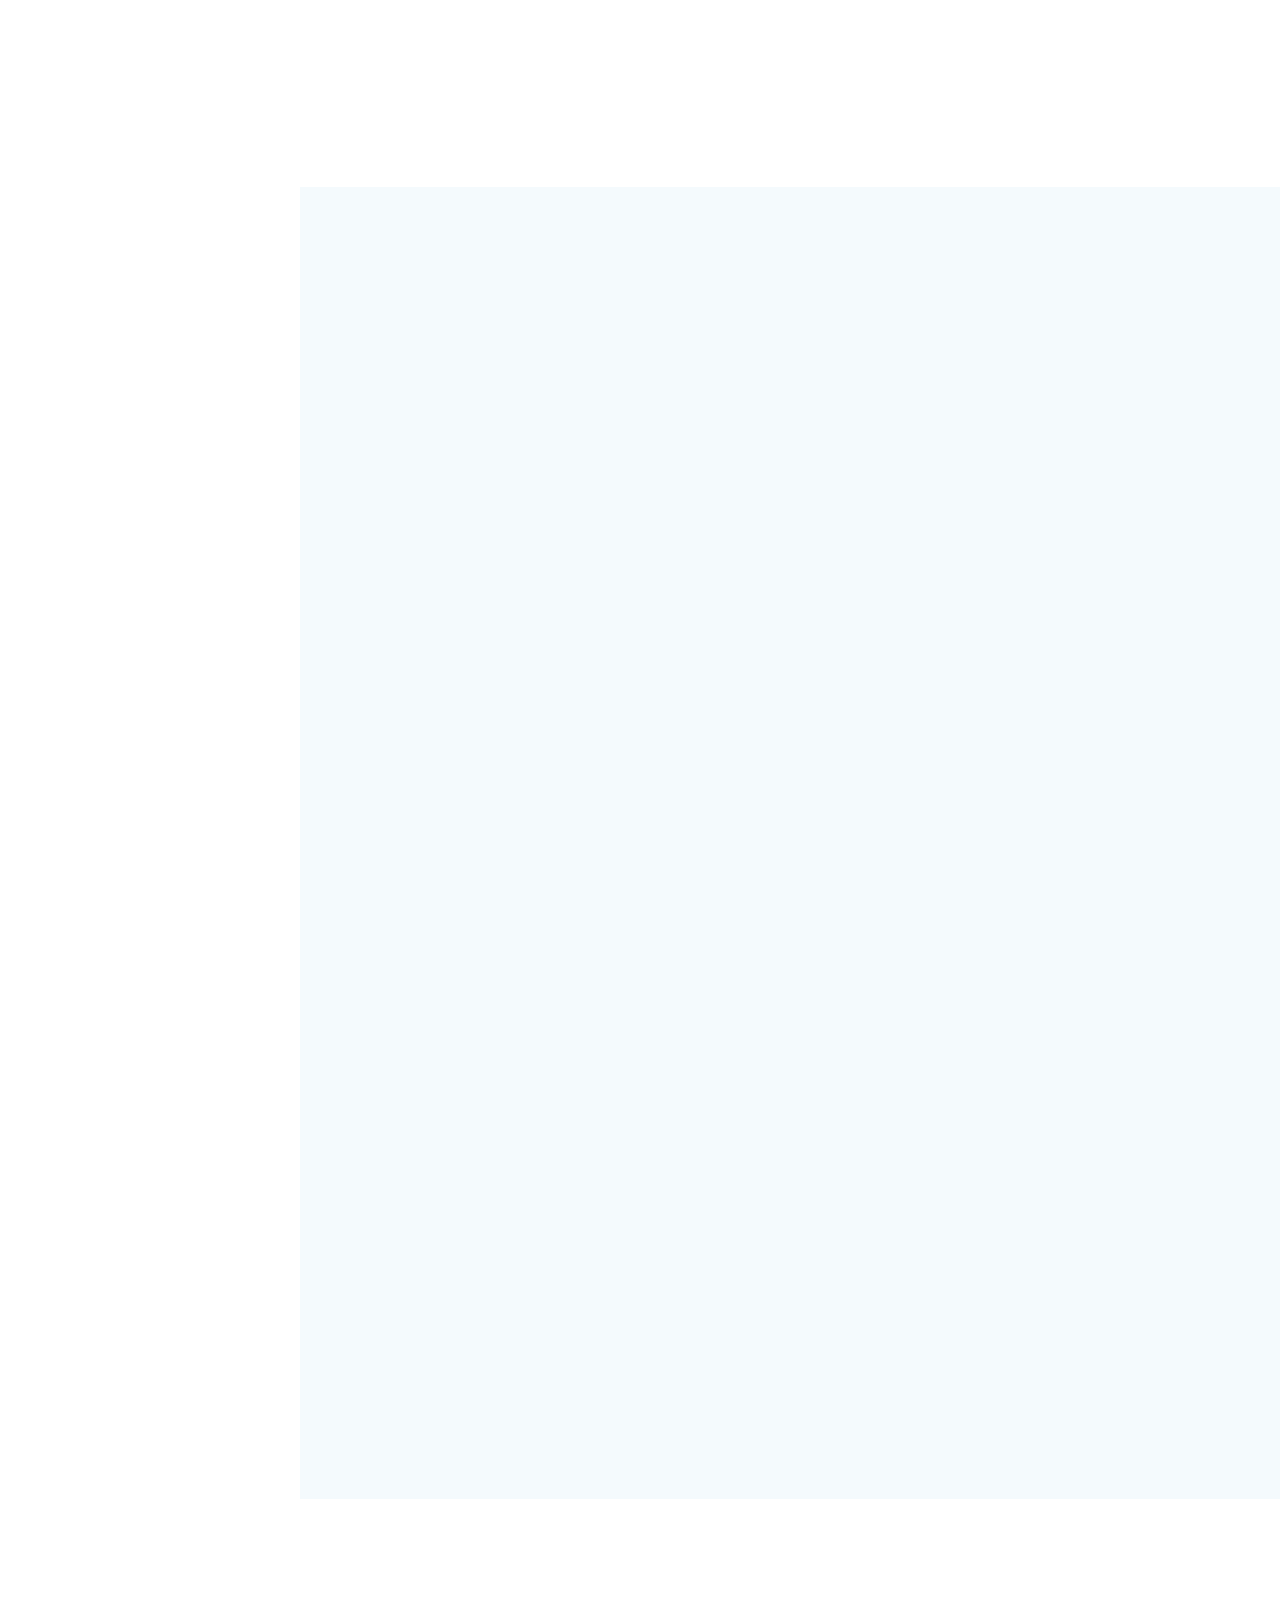
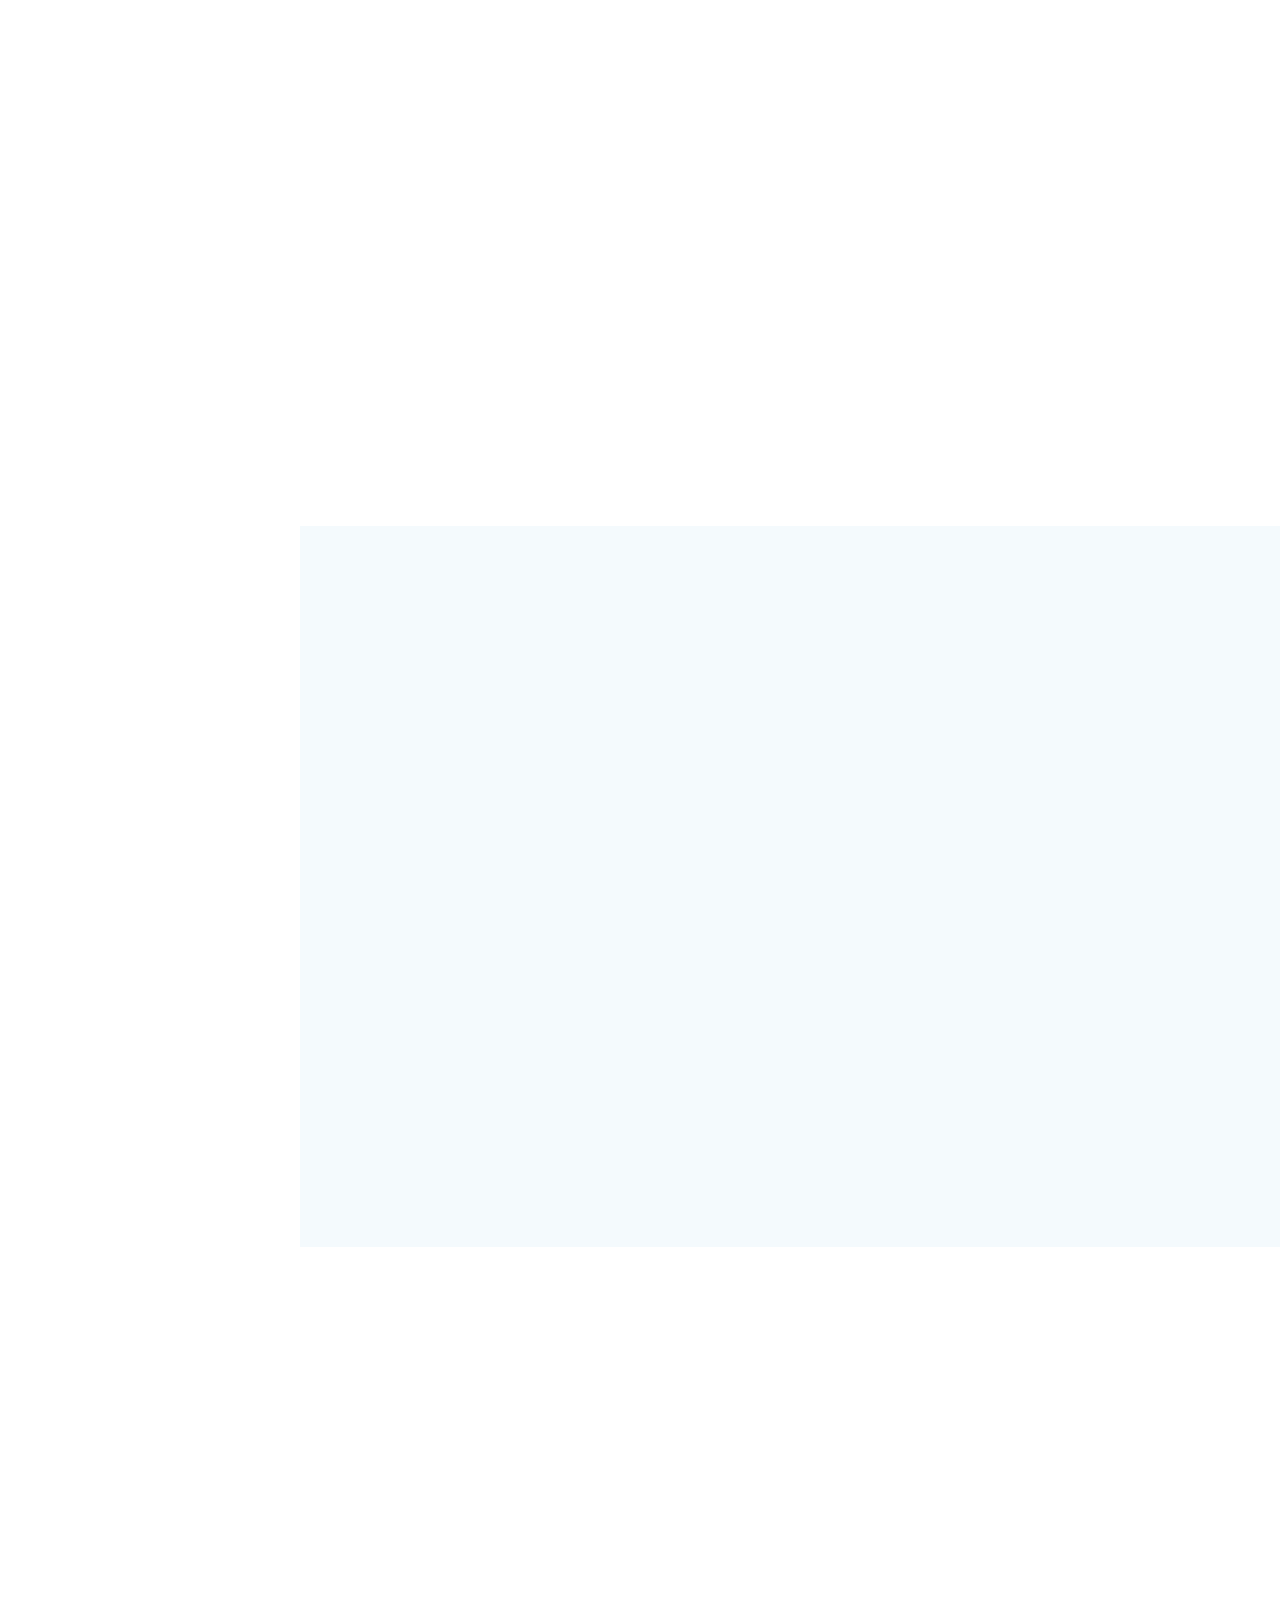
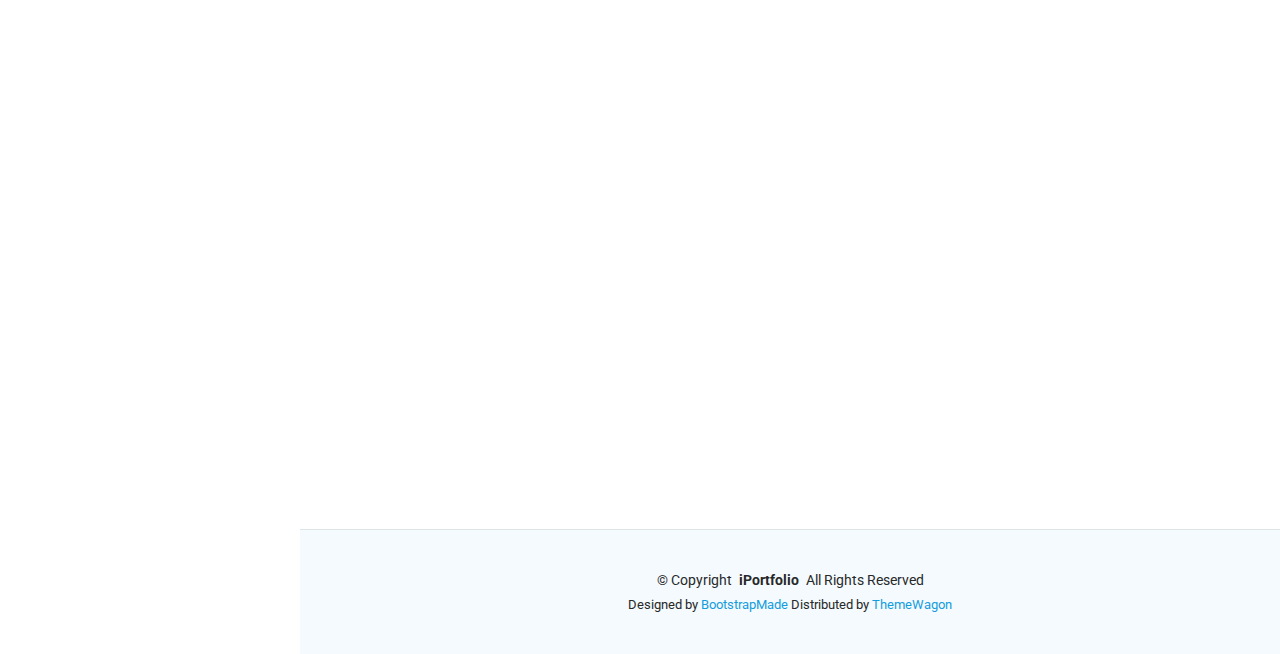
==== commit c45c32a3: "init" ====
--- a/index.html
+++ b/index.html
@@ -42,21 +42,21 @@
     <i class="header-toggle d-xl-none bi bi-list"></i>
 
     <div class="profile-img">
-      <img src="assets/img/my-profile-img.jpg" alt="" class="img-fluid rounded-circle">
+      <img src="assets/img/my-profile-img.png" alt="" class="img-fluid rounded-circle">
     </div>
 
     <a href="index.html" class="logo d-flex align-items-center justify-content-center">
       <!-- Uncomment the line below if you also wish to use an image logo -->
       <!-- <img src="assets/img/logo.png" alt=""> -->
-      <h1 class="sitename">Alex Smith</h1>
+      <h1 class="sitename">Huda</h1>
     </a>
 
     <div class="social-links text-center">
-      <a href="#" class="twitter"><i class="bi bi-twitter-x"></i></a>
-      <a href="#" class="facebook"><i class="bi bi-facebook"></i></a>
-      <a href="#" class="instagram"><i class="bi bi-instagram"></i></a>
-      <a href="#" class="google-plus"><i class="bi bi-skype"></i></a>
-      <a href="#" class="linkedin"><i class="bi bi-linkedin"></i></a>
+      <a href="mailto:febriantohuda@gmail.com" target="_blank" class="envelope"><i class="bi bi-envelope"></i></a>
+      <a href="https://scholar.google.com/citations?hl=id&user=Tzse7eIAAAAJ" target="_blank" class="mortarboard"><i class="bi bi-mortarboard"></i></a>
+<!--      <a href="https://medium.com/@febriantohuda" target="_blank" class="medium"><i class="bi bi-medium"></i></a>-->
+      <a href="https://github.com/fn-hide" target="_blank" class="github"><i class="bi bi-github"></i></a>
+      <a href="https://id.linkedin.com/in/huda-fn" target="_blank" class="linkedin"><i class="bi bi-linkedin"></i></a>
     </div>
 
     <nav id="navmenu" class="navmenu">
@@ -94,11 +94,11 @@
     <!-- Hero Section -->
     <section id="hero" class="hero section dark-background">
 
-      <img src="assets/img/hero-bg.jpg" alt="" data-aos="fade-in" class="">
+      <img src="assets/img/hero-bg-2.jpg" alt="" data-aos="fade-in" class="">
 
       <div class="container" data-aos="fade-up" data-aos-delay="100">
-        <h2>Alex Smith</h2>
-        <p>I'm <span class="typed" data-typed-items="Designer, Developer, Freelancer, Photographer">Designer</span><span class="typed-cursor typed-cursor--blink" aria-hidden="true"></span><span class="typed-cursor typed-cursor--blink" aria-hidden="true"></span></p>
+        <h2>Huda Febrianto Nurrohman</h2>
+        <p>I'm <span class="typed" data-typed-items="Data Scientist, Data Engineer, ML Engineer">ML DevOps</span><span class="typed-cursor typed-cursor--blink" aria-hidden="true"></span><span class="typed-cursor typed-cursor--blink" aria-hidden="true"></span></p>
       </div>
 
     </section><!-- /Hero Section -->
@@ -109,41 +109,42 @@
       <!-- Section Title -->
       <div class="container section-title" data-aos="fade-up">
         <h2>About</h2>
-        <p>Magnam dolores commodi suscipit. Necessitatibus eius consequatur ex aliquid fuga eum quidem. Sit sint consectetur velit. Quisquam quos quisquam cupiditate. Et nemo qui impedit suscipit alias ea. Quia fugiat sit in iste officiis commodi quidem hic quas.</p>
+        <p>
+          I am a passionate and results-driven Data Scientist with a strong foundation in data analytics, machine learning, and statistical modeling. I specialize in turning complex datasets into actionable insights that drive business decisions. My expertise includes data preprocessing, predictive modeling, and deploying scalable machine learning solutions. With hands-on experience in Python, SQL, and tools like TensorFlow and scikit-learn, I thrive in leveraging data to solve real-world problems. Whether it’s optimizing processes, identifying trends, or developing AI-powered applications, I am committed to creating value through data-driven innovation. My collaborative approach and effective communication skills allow me to bridge the gap between technical teams and business stakeholders, ensuring data solutions align with organizational goals. I am constantly learning and staying updated on the latest advancements in data science to deliver impactful results in a dynamic and fast-evolving field.
+        </p>+++
       </div><!-- End Section Title -->
 
       <div class="container" data-aos="fade-up" data-aos-delay="100">
 
         <div class="row gy-4 justify-content-center">
           <div class="col-lg-4">
-            <img src="assets/img/my-profile-img.jpg" class="img-fluid" alt="">
+            <img src="assets/img/my-profile-img.png" class="img-fluid" alt="">
           </div>
           <div class="col-lg-8 content">
-            <h2>UI/UX Designer &amp; Web Developer.</h2>
+            <h2>Data Scientist</h2>
             <p class="fst-italic py-3">
-              Lorem ipsum dolor sit amet, consectetur adipiscing elit, sed do eiusmod tempor incididunt ut labore et dolore
-              magna aliqua.
+              Creativity is more than just diamonds
             </p>
             <div class="row">
               <div class="col-lg-6">
                 <ul>
-                  <li><i class="bi bi-chevron-right"></i> <strong>Birthday:</strong> <span>1 May 1995</span></li>
-                  <li><i class="bi bi-chevron-right"></i> <strong>Website:</strong> <span>www.example.com</span></li>
-                  <li><i class="bi bi-chevron-right"></i> <strong>Phone:</strong> <span>+123 456 7890</span></li>
-                  <li><i class="bi bi-chevron-right"></i> <strong>City:</strong> <span>New York, USA</span></li>
+                  <li><i class="bi bi-chevron-right"></i> <strong>Birthday:</strong> <span>12 February 2002</span></li>
+                  <li><i class="bi bi-chevron-right"></i> <strong>Website:</strong> <span>fn-hide.github.io</span></li>
+                  <li><i class="bi bi-chevron-right"></i> <strong>Phone:</strong> <span>+62 852 3669 1837</span></li>
+                  <li><i class="bi bi-chevron-right"></i> <strong>City:</strong> <span>Surabaya, Indonesia</span></li>
                 </ul>
               </div>
               <div class="col-lg-6">
                 <ul>
-                  <li><i class="bi bi-chevron-right"></i> <strong>Age:</strong> <span>30</span></li>
-                  <li><i class="bi bi-chevron-right"></i> <strong>Degree:</strong> <span>Master</span></li>
-                  <li><i class="bi bi-chevron-right"></i> <strong>Email:</strong> <span>email@example.com</span></li>
+                  <li><i class="bi bi-chevron-right"></i> <strong>Age:</strong> <span>22</span></li>
+                  <li><i class="bi bi-chevron-right"></i> <strong>Degree:</strong> <span>Bachelor</span></li>
+                  <li><i class="bi bi-chevron-right"></i> <strong>Email:</strong> <span>febriantohuda@gmail.com</span></li>
                   <li><i class="bi bi-chevron-right"></i> <strong>Freelance:</strong> <span>Available</span></li>
                 </ul>
               </div>
             </div>
             <p class="py-3">
-              Officiis eligendi itaque labore et dolorum mollitia officiis optio vero. Quisquam sunt adipisci omnis et ut. Nulla accusantium dolor incidunt officia tempore. Et eius omnis.
+              Tes Officiis eligendi itaque labore et dolorum mollitia officiis optio vero. Quisquam sunt adipisci omnis et ut. Nulla accusantium dolor incidunt officia tempore. Et eius omnis.
               Cupiditate ut dicta maxime officiis quidem quia. Sed et consectetur qui quia repellendus itaque neque.
             </p>
           </div>
@@ -204,7 +205,7 @@
       <!-- Section Title -->
       <div class="container section-title" data-aos="fade-up">
         <h2>Skills</h2>
-        <p>Necessitatibus eius consequatur ex aliquid fuga eum quidem sint consectetur velit</p>
+        <p>Ability will create miracles if forged consistently</p>
       </div><!-- End Section Title -->
 
       <div class="container" data-aos="fade-up" data-aos-delay="100">
@@ -214,48 +215,48 @@
           <div class="col-lg-6">
 
             <div class="progress">
-              <span class="skill"><span>HTML</span> <i class="val">100%</i></span>
+              <span class="skill"><span>Python</span> <i class="val">85%</i></span>
               <div class="progress-bar-wrap">
-                <div class="progress-bar" role="progressbar" aria-valuenow="100" aria-valuemin="0" aria-valuemax="100"></div>
+                <div class="progress-bar" role="progressbar" aria-valuenow="85" aria-valuemin="0" aria-valuemax="100"></div>
               </div>
             </div><!-- End Skills Item -->
 
             <div class="progress">
-              <span class="skill"><span>CSS</span> <i class="val">90%</i></span>
-              <div class="progress-bar-wrap">
-                <div class="progress-bar" role="progressbar" aria-valuenow="90" aria-valuemin="0" aria-valuemax="100"></div>
-              </div>
-            </div><!-- End Skills Item -->
-
-            <div class="progress">
-              <span class="skill"><span>JavaScript</span> <i class="val">75%</i></span>
+              <span class="skill"><span>Plotly</span> <i class="val">75%</i></span>
               <div class="progress-bar-wrap">
                 <div class="progress-bar" role="progressbar" aria-valuenow="75" aria-valuemin="0" aria-valuemax="100"></div>
               </div>
             </div><!-- End Skills Item -->
 
-          </div>
-
-          <div class="col-lg-6">
-
             <div class="progress">
-              <span class="skill"><span>PHP</span> <i class="val">80%</i></span>
+              <span class="skill"><span>Git</span> <i class="val">80%</i></span>
               <div class="progress-bar-wrap">
                 <div class="progress-bar" role="progressbar" aria-valuenow="80" aria-valuemin="0" aria-valuemax="100"></div>
               </div>
             </div><!-- End Skills Item -->
 
+          </div>
+
+          <div class="col-lg-6">
+
             <div class="progress">
-              <span class="skill"><span>WordPress/CMS</span> <i class="val">90%</i></span>
+              <span class="skill"><span>Pandas</span> <i class="val">85%</i></span>
               <div class="progress-bar-wrap">
-                <div class="progress-bar" role="progressbar" aria-valuenow="90" aria-valuemin="0" aria-valuemax="100"></div>
+                <div class="progress-bar" role="progressbar" aria-valuenow="85" aria-valuemin="0" aria-valuemax="100"></div>
               </div>
             </div><!-- End Skills Item -->
 
             <div class="progress">
-              <span class="skill"><span>Photoshop</span> <i class="val">55%</i></span>
+              <span class="skill"><span>PyTorch</span> <i class="val">70%</i></span>
               <div class="progress-bar-wrap">
-                <div class="progress-bar" role="progressbar" aria-valuenow="55" aria-valuemin="0" aria-valuemax="100"></div>
+                <div class="progress-bar" role="progressbar" aria-valuenow="70" aria-valuemin="0" aria-valuemax="100"></div>
+              </div>
+            </div><!-- End Skills Item -->
+
+            <div class="progress">
+              <span class="skill"><span>Flask</span> <i class="val">85%</i></span>
+              <div class="progress-bar-wrap">
+                <div class="progress-bar" role="progressbar" aria-valuenow="85" aria-valuemin="0" aria-valuemax="100"></div>
               </div>
             </div><!-- End Skills Item -->
 
@@ -273,7 +274,7 @@
       <!-- Section Title -->
       <div class="container section-title" data-aos="fade-up">
         <h2>Resume</h2>
-        <p>Magnam dolores commodi suscipit. Necessitatibus eius consequatur ex aliquid fuga eum quidem. Sit sint consectetur velit. Quisquam quos quisquam cupiditate. Et nemo qui impedit suscipit alias ea. Quia fugiat sit in iste officiis commodi quidem hic quas.</p>
+        <p>The experiences are just the evidence of curiosity</p>
       </div><!-- End Section Title -->
 
       <div class="container">
@@ -284,28 +285,28 @@
             <h3 class="resume-title">Sumary</h3>
 
             <div class="resume-item pb-0">
-              <h4>Brandon Johnson</h4>
-              <p><em>Innovative and deadline-driven Graphic Designer with 3+ years of experience designing and developing user-centered digital/print marketing material from initial concept to final, polished deliverable.</em></p>
-              <ul>
-                <li>Portland par 127,Orlando, FL</li>
-                <li>(123) 456-7891</li>
-                <li>alice.barkley@example.com</li>
-              </ul>
+              <h4>Huda Febrianto Nurrohman</h4>
+              <p><em>Creative Data Scientist with 1+ years of experience developing NLP-based recommendation system, face recognition with anti-spoofing security, and data automation task.</em></p>
+<!--              <ul>-->
+<!--                <li>Surabaya, Indonesia</li>-->
+<!--                <li>+62 852 3669 1837</li>-->
+<!--                <li>febriantohuda@gmail.com</li>-->
+<!--              </ul>-->
             </div><!-- Edn Resume Item -->
 
             <h3 class="resume-title">Education</h3>
+<!--            <div class="resume-item">-->
+<!--              <h4>Master of Fine Arts &amp; Graphic Design</h4>-->
+<!--              <h5>2015 - 2016</h5>-->
+<!--              <p><em>Rochester Institute of Technology, Rochester, NY</em></p>-->
+<!--              <p>Qui deserunt veniam. Et sed aliquam labore tempore sed quisquam iusto autem sit. Ea vero voluptatum qui ut dignissimos deleniti nerada porti sand markend</p>-->
+<!--            </div>&lt;!&ndash; Edn Resume Item &ndash;&gt;-->
+
             <div class="resume-item">
-              <h4>Master of Fine Arts &amp; Graphic Design</h4>
-              <h5>2015 - 2016</h5>
-              <p><em>Rochester Institute of Technology, Rochester, NY</em></p>
-              <p>Qui deserunt veniam. Et sed aliquam labore tempore sed quisquam iusto autem sit. Ea vero voluptatum qui ut dignissimos deleniti nerada porti sand markend</p>
-            </div><!-- Edn Resume Item -->
-
-            <div class="resume-item">
-              <h4>Bachelor of Fine Arts &amp; Graphic Design</h4>
-              <h5>2010 - 2014</h5>
-              <p><em>Rochester Institute of Technology, Rochester, NY</em></p>
-              <p>Quia nobis sequi est occaecati aut. Repudiandae et iusto quae reiciendis et quis Eius vel ratione eius unde vitae rerum voluptates asperiores voluptatem Earum molestiae consequatur neque etlon sader mart dila</p>
+              <h4>Bachelor of Mathematics</h4>
+              <h5>2019 - 2023</h5>
+              <p><em>Islamic State University of Sunan Ampel, Surabaya, Indonesia</em></p>
+              <p>Build a strong foundation in mathematics and AI fundamentals, with a focus on research that underpins today’s rapid advancements in artificial intelligence.</p>
             </div><!-- Edn Resume Item -->
 
           </div>
@@ -313,28 +314,28 @@
           <div class="col-lg-6" data-aos="fade-up" data-aos-delay="200">
             <h3 class="resume-title">Professional Experience</h3>
             <div class="resume-item">
-              <h4>Senior graphic design specialist</h4>
-              <h5>2019 - Present</h5>
-              <p><em>Experion, New York, NY </em></p>
+              <h4>Data Warehouse</h4>
+              <h5>2023 - Present</h5>
+              <p><em>Warna Warni Media, Surabaya, Indonesia</em></p>
               <ul>
-                <li>Lead in the design, development, and implementation of the graphic, layout, and production communication materials</li>
-                <li>Delegate tasks to the 7 members of the design team and provide counsel on all aspects of the project. </li>
-                <li>Supervise the assessment of all graphic materials in order to ensure quality and accuracy of the design</li>
-                <li>Oversee the efficient use of production project budgets ranging from $2,000 - $25,000</li>
+                <li>Lead in the design, development, and implementation of data science solutions, managing end-to-end processes from prototyping to deployment.</li>
+                <li>Delegate tasks to a junior team member and provide guidance on all aspects of the project to ensure its successful execution.</li>
+                <li>Supervise the assessment of all automation workflows to ensure quality, accuracy, and reliability in data science tasks.</li>
+                <li>Collaborate with web and mobile developers to integrate AI features, ensuring smooth data flow and optimal performance across platforms.</li>
               </ul>
             </div><!-- Edn Resume Item -->
 
-            <div class="resume-item">
-              <h4>Graphic design specialist</h4>
-              <h5>2017 - 2018</h5>
-              <p><em>Stepping Stone Advertising, New York, NY</em></p>
-              <ul>
-                <li>Developed numerous marketing programs (logos, brochures,infographics, presentations, and advertisements).</li>
-                <li>Managed up to 5 projects or tasks at a given time while under pressure</li>
-                <li>Recommended and consulted with clients on the most appropriate graphic design</li>
-                <li>Created 4+ design presentations and proposals a month for clients and account managers</li>
-              </ul>
-            </div><!-- Edn Resume Item -->
+<!--            <div class="resume-item">-->
+<!--              <h4>Graphic design specialist</h4>-->
+<!--              <h5>2017 - 2018</h5>-->
+<!--              <p><em>Stepping Stone Advertising, New York, NY</em></p>-->
+<!--              <ul>-->
+<!--                <li>Developed numerous marketing programs (logos, brochures,infographics, presentations, and advertisements).</li>-->
+<!--                <li>Managed up to 5 projects or tasks at a given time while under pressure</li>-->
+<!--                <li>Recommended and consulted with clients on the most appropriate graphic design</li>-->
+<!--                <li>Created 4+ design presentations and proposals a month for clients and account managers</li>-->
+<!--              </ul>-->
+<!--            </div>&lt;!&ndash; Edn Resume Item &ndash;&gt;-->
 
           </div>
 
@@ -350,7 +351,7 @@
       <!-- Section Title -->
       <div class="container section-title" data-aos="fade-up">
         <h2>Portfolio</h2>
-        <p>Magnam dolores commodi suscipit. Necessitatibus eius consequatur ex aliquid fuga eum quidem. Sit sint consectetur velit. Quisquam quos quisquam cupiditate. Et nemo qui impedit suscipit alias ea. Quia fugiat sit in iste officiis commodi quidem hic quas.</p>
+        <p>The best people are those who are most beneficial to other people.</p>
       </div><!-- End Section Title -->
 
       <div class="container">
@@ -533,9 +534,9 @@
         <div class="row gy-4">
 
           <div class="col-lg-4 col-md-6 service-item d-flex" data-aos="fade-up" data-aos-delay="100">
-            <div class="icon flex-shrink-0"><i class="bi bi-briefcase"></i></div>
+            <div class="icon flex-shrink-0"><i class="bi bi-robot"></i></div>
             <div>
-              <h4 class="title"><a href="service-details.html" class="stretched-link">Lorem Ipsum</a></h4>
+              <h4 class="title"><a href="service-details.html" class="stretched-link">AI Integrations</a></h4>
               <p class="description">Voluptatum deleniti atque corrupti quos dolores et quas molestias excepturi sint occaecati cupiditate non provident</p>
             </div>
           </div>
@@ -544,7 +545,7 @@
           <div class="col-lg-4 col-md-6 service-item d-flex" data-aos="fade-up" data-aos-delay="200">
             <div class="icon flex-shrink-0"><i class="bi bi-card-checklist"></i></div>
             <div>
-              <h4 class="title"><a href="service-details.html" class="stretched-link">Dolor Sitema</a></h4>
+              <h4 class="title"><a href="service-details.html" class="stretched-link">Data Orchestrations</a></h4>
               <p class="description">Minim veniam, quis nostrud exercitation ullamco laboris nisi ut aliquip ex ea commodo consequat tarad limino ata</p>
             </div>
           </div><!-- End Service Item -->
@@ -552,7 +553,7 @@
           <div class="col-lg-4 col-md-6 service-item d-flex" data-aos="fade-up" data-aos-delay="300">
             <div class="icon flex-shrink-0"><i class="bi bi-bar-chart"></i></div>
             <div>
-              <h4 class="title"><a href="service-details.html" class="stretched-link">Sed ut perspiciatis</a></h4>
+              <h4 class="title"><a href="service-details.html" class="stretched-link">Analytics Dashboard</a></h4>
               <p class="description">Duis aute irure dolor in reprehenderit in voluptate velit esse cillum dolore eu fugiat nulla pariatur</p>
             </div>
           </div><!-- End Service Item -->
@@ -560,23 +561,23 @@
           <div class="col-lg-4 col-md-6 service-item d-flex" data-aos="fade-up" data-aos-delay="400">
             <div class="icon flex-shrink-0"><i class="bi bi-binoculars"></i></div>
             <div>
-              <h4 class="title"><a href="service-details.html" class="stretched-link">Magni Dolores</a></h4>
+              <h4 class="title"><a href="service-details.html" class="stretched-link">Automation Tasks</a></h4>
               <p class="description">Excepteur sint occaecat cupidatat non proident, sunt in culpa qui officia deserunt mollit anim id est laborum</p>
             </div>
           </div><!-- End Service Item -->
 
           <div class="col-lg-4 col-md-6 service-item d-flex" data-aos="fade-up" data-aos-delay="500">
-            <div class="icon flex-shrink-0"><i class="bi bi-brightness-high"></i></div>
+            <div class="icon flex-shrink-0"><i class="bi bi-basket2"></i></div>
             <div>
-              <h4 class="title"><a href="service-details.html" class="stretched-link">Nemo Enim</a></h4>
+              <h4 class="title"><a href="service-details.html" class="stretched-link">Data Collection</a></h4>
               <p class="description">At vero eos et accusamus et iusto odio dignissimos ducimus qui blanditiis praesentium voluptatum deleniti atque</p>
             </div>
           </div><!-- End Service Item -->
 
           <div class="col-lg-4 col-md-6 service-item d-flex" data-aos="fade-up" data-aos-delay="600">
-            <div class="icon flex-shrink-0"><i class="bi bi-calendar4-week"></i></div>
+            <div class="icon flex-shrink-0"><i class="bi bi-search"></i></div>
             <div>
-              <h4 class="title"><a href="service-details.html" class="stretched-link">Eiusmod Tempor</a></h4>
+              <h4 class="title"><a href="service-details.html" class="stretched-link">Business Insights</a></h4>
               <p class="description">Et harum quidem rerum facilis est et expedita distinctio. Nam libero tempore, cum soluta nobis est eligendi</p>
             </div>
           </div><!-- End Service Item -->
@@ -705,7 +706,7 @@
       <!-- Section Title -->
       <div class="container section-title" data-aos="fade-up">
         <h2>Contact</h2>
-        <p>Necessitatibus eius consequatur ex aliquid fuga eum quidem sint consectetur velit</p>
+        <p>The evolution start from connecting to each other</p>
       </div><!-- End Section Title -->
 
       <div class="container" data-aos="fade-up" data-aos-delay="100">
@@ -719,7 +720,7 @@
                 <i class="bi bi-geo-alt flex-shrink-0"></i>
                 <div>
                   <h3>Address</h3>
-                  <p>A108 Adam Street, New York, NY 535022</p>
+                  <p>Ledok, Pule, Modo, Lamongan</p>
                 </div>
               </div><!-- End Info Item -->
 
@@ -727,7 +728,7 @@
                 <i class="bi bi-telephone flex-shrink-0"></i>
                 <div>
                   <h3>Call Us</h3>
-                  <p>+1 5589 55488 55</p>
+                  <p>+62 852 3669 1837</p>
                 </div>
               </div><!-- End Info Item -->
 
@@ -735,7 +736,7 @@
                 <i class="bi bi-envelope flex-shrink-0"></i>
                 <div>
                   <h3>Email Us</h3>
-                  <p>info@example.com</p>
+                  <p>febriantohuda@gmail.com</p>
                 </div>
               </div><!-- End Info Item -->
 
